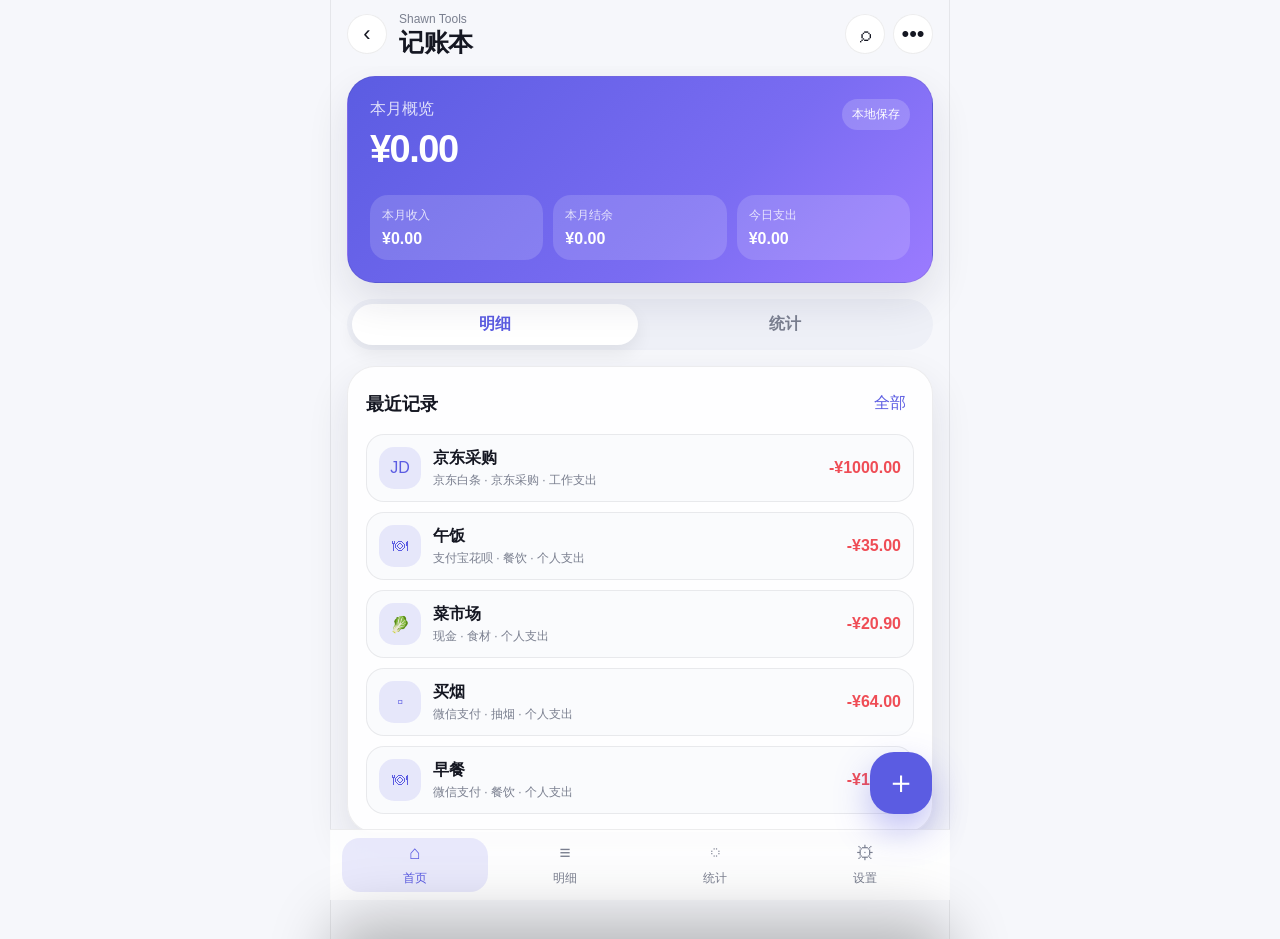
==== index.html @ 20c47c0b "Add files via upload" ====
<!DOCTYPE html>
<html lang="zh-CN">
<head>
  <meta charset="UTF-8" />
  <meta name="viewport" content="width=device-width, initial-scale=1.0, viewport-fit=cover" />
  <meta name="theme-color" content="#5b5ce2" />
  <meta name="apple-mobile-web-app-capable" content="yes" />
  <meta name="apple-mobile-web-app-status-bar-style" content="default" />
  <meta name="apple-mobile-web-app-title" content="记账本" />
  <title>记账本 · Shawn Tools</title>
  <link rel="manifest" href="./manifest.json" />
  <link rel="apple-touch-icon" href="./assets/icons/icon-192.png" />
  <link rel="stylesheet" href="./assets/css/style.css" />
</head>
<body>
  <div id="app" class="app-shell">
    <header class="topbar">
      <button class="icon-btn" id="btnBack" aria-label="返回 Shawn Tools">‹</button>
      <div class="title-block">
        <span class="eyebrow">Shawn Tools</span>
        <h1>记账本</h1>
      </div>
      <div class="top-actions">
        <button class="icon-btn" id="btnGlobalSearch" aria-label="搜索">⌕</button>
        <button class="icon-btn" id="btnMore" aria-label="更多">•••</button>
      </div>
    </header>

    <main class="main-view">
      <section id="view-home" class="view active" data-view="home">
        <div class="hero-card">
          <div class="hero-head">
            <div>
              <p>本月概览</p>
              <h2 id="homeMonthExpense">¥0.00</h2>
            </div>
            <span class="status-pill">本地保存</span>
          </div>
          <div class="summary-grid">
            <div><span>本月收入</span><strong id="homeMonthIncome">¥0.00</strong></div>
            <div><span>本月结余</span><strong id="homeMonthBalance">¥0.00</strong></div>
            <div><span>今日支出</span><strong id="homeTodayExpense">¥0.00</strong></div>
          </div>
        </div>

        <div class="segmented" role="tablist" aria-label="首页切换">
          <button class="seg active" data-home-tab="records">明细</button>
          <button class="seg" data-home-tab="stats">统计</button>
        </div>

        <section class="panel home-panel" id="homeRecordsPanel">
          <div class="section-title">
            <h3>最近记录</h3>
            <button class="text-btn" data-nav="list">全部</button>
          </div>
          <div id="recentList" class="record-list"></div>
        </section>

        <section class="panel home-panel hidden" id="homeStatsPanel">
          <div class="section-title"><h3>分类占比</h3><button class="text-btn" data-nav="stats">分析</button></div>
          <div class="donut-wrap">
            <div id="homeDonut" class="donut"></div>
            <div id="homeCategoryLegend" class="legend"></div>
          </div>
        </section>
      </section>

      <section id="view-list" class="view" data-view="list">
        <div class="page-head">
          <h2>全部明细</h2>
          <p>按日期分组，支持搜索与筛选</p>
        </div>
        <div class="search-card">
          <input id="listSearch" type="search" placeholder="搜索标题、备注、项目、供应商" />
        </div>
        <div class="filter-row" id="filterRow">
          <button class="chip active" data-filter="all">全部</button>
          <button class="chip" data-filter="expense">支出</button>
          <button class="chip" data-filter="income">收入</button>
          <button class="chip" data-filter="personal">个人</button>
          <button class="chip" data-filter="work">工作</button>
        </div>
        <div id="groupedList" class="grouped-list"></div>
      </section>

      <section id="view-stats" class="view" data-view="stats">
        <div class="page-head"><h2>统计分析</h2><p>本月分类、支付方式和最近 7 天趋势</p></div>
        <div class="stats-grid">
          <div class="mini-card"><span>本月支出</span><strong id="statExpense">¥0.00</strong></div>
          <div class="mini-card"><span>本月收入</span><strong id="statIncome">¥0.00</strong></div>
          <div class="mini-card"><span>本月结余</span><strong id="statBalance">¥0.00</strong></div>
        </div>
        <section class="panel">
          <div class="section-title"><h3>分类占比</h3></div>
          <div class="donut-wrap"><div id="categoryDonut" class="donut"></div><div id="categoryLegend" class="legend"></div></div>
        </section>
        <section class="panel"><div class="section-title"><h3>支付方式占比</h3></div><div id="paymentBars" class="bar-list"></div></section>
        <section class="panel"><div class="section-title"><h3>最近 7 天支出趋势</h3></div><div id="trendChart" class="trend-chart"></div></section>
      </section>

      <section id="view-detail" class="view" data-view="detail">
        <div class="detail-nav"><button class="text-btn" data-nav="list">‹ 返回明细</button></div>
        <div id="detailContent" class="detail-card"></div>
      </section>

      <section id="view-settings" class="view" data-view="settings">
        <div class="page-head"><h2>设置</h2><p>本地数据、主题、导入导出与 AI 提示词</p></div>
        <section class="settings-list">
          <div class="setting-row"><div><strong>默认支付方式</strong><span>新增记录默认选项</span></div><select id="defaultPaymentSelect"></select></div>
          <div class="setting-row"><div><strong>账单显示模式</strong><span>控制首页记录展示</span></div><select id="displayModeSelect"><option value="compact">紧凑</option><option value="detail">详细</option></select></div>
          <div class="setting-row"><div><strong>默认打开页面</strong><span>打开 APP 后进入</span></div><select id="defaultViewSelect"><option value="home">首页</option><option value="list">全部明细</option><option value="stats">统计分析</option></select></div>
          <div class="setting-row"><div><strong>主题设置</strong><span>跟随系统 / 浅色 / 深色</span></div><select id="themeSelect"><option value="system">跟随系统</option><option value="light">浅色模式</option><option value="dark">深色模式</option></select></div>
          <div class="setting-row toggle-row"><div><strong>显示收入</strong><span>列表中显示收入记录</span></div><label class="switch"><input id="showIncomeToggle" type="checkbox" checked><span></span></label></div>
          <div class="setting-row toggle-row"><div><strong>自动备份</strong><span>预留接口，当前为本地备份提醒</span></div><label class="switch"><input id="autoBackupToggle" type="checkbox"><span></span></label></div>
          <div class="setting-row"><div><strong>与 Shawn Tools 同步状态</strong><span id="syncStatus">未连接，仅预留接口</span></div><span class="badge muted">占位</span></div>
        </section>

        <section class="panel settings-panel">
          <div class="section-title"><h3>分类管理</h3></div>
          <div id="categoryManager" class="tag-cloud"></div>
        </section>
        <section class="panel settings-panel">
          <div class="section-title"><h3>支付方式管理</h3></div>
          <div id="paymentManager" class="tag-cloud"></div>
        </section>
        <section class="panel settings-panel">
          <div class="section-title"><h3>数据导入导出</h3></div>
          <div class="action-grid">
            <button class="pill-btn" id="btnExport">导出 JSON</button>
            <button class="pill-btn" id="btnImport">导入 JSON</button>
            <button class="pill-btn warn" id="btnRestoreDemo">恢复示例数据</button>
            <button class="pill-btn danger" id="btnClearAll">清空数据</button>
          </div>
          <input id="importFile" type="file" accept="application/json,.json" hidden />
          <pre id="importPreview" class="preview-box hidden"></pre>
        </section>
        <section class="panel settings-panel">
          <div class="section-title"><h3>AI 提示词</h3><button class="text-btn" id="btnCopyPrompt">复制</button></div>
          <textarea id="aiPrompt" readonly rows="10"></textarea>
        </section>
      </section>
    </main>

    <nav class="bottom-nav" aria-label="主导航">
      <button class="nav-item active" data-nav="home"><span>⌂</span>首页</button>
      <button class="nav-item" data-nav="list"><span>≡</span>明细</button>
      <button class="nav-item" data-nav="stats"><span>◌</span>统计</button>
      <button class="nav-item" data-nav="settings"><span>⚙</span>设置</button>
    </nav>

    <button class="fab" id="fabAdd" aria-label="记一笔">＋</button>
  </div>

  <div class="sheet-backdrop" id="sheetBackdrop"></div>
  <section class="bottom-sheet" id="entrySheet" aria-hidden="true">
    <div class="sheet-handle"></div>
    <div class="sheet-head"><h2 id="sheetTitle">记一笔</h2><button class="icon-btn" id="btnCloseSheet">×</button></div>
    <form id="entryForm" class="entry-form">
      <input type="hidden" id="entryId" />
      <div class="amount-row"><span>¥</span><input id="amountInput" type="number" min="0" step="0.01" placeholder="0.00" required /></div>
      <div class="segmented form-seg"><button type="button" class="seg active" data-type="expense">支出</button><button type="button" class="seg" data-type="income">收入</button></div>
      <div class="form-grid">
        <label>账目标题<input id="titleInput" type="text" placeholder="例如：早餐" required /></label>
        <label>账目类型<select id="accountTypeInput"></select></label>
        <label>分类<select id="categoryInput"></select></label>
        <label>支付方式<select id="paymentInput"></select></label>
        <label>日期<input id="dateInput" type="date" required /></label>
        <label>时间<input id="timeInput" type="time" required /></label>
        <label>项目<input id="projectInput" type="text" placeholder="工作支出可填写" /></label>
        <label>供应商<input id="supplierInput" type="text" placeholder="可选" /></label>
        <label>发票状态<select id="invoiceInput"><option>无需开票</option><option>未开票</option><option>已开票</option><option>待确认</option></select></label>
        <label>报销状态<select id="reimbursementInput"><option>无需报销</option><option>未报销</option><option>已报销</option><option>待提交</option></select></label>
        <label>合同状态<select id="contractStatusInput"><option value="">无</option><option>无合同</option><option>待签</option><option>已签</option><option>待确认</option></select></label>
        <label>合同号<input id="contractNoInput" type="text" placeholder="可选" /></label>
        <label class="full">备注<textarea id="noteInput" rows="3" placeholder="补充说明"></textarea></label>
      </div>
      <div class="sheet-actions"><button type="button" class="pill-btn secondary" id="btnCancelEntry">取消</button><button type="submit" class="pill-btn primary">保存</button></div>
    </form>
  </section>

  <div class="toast" id="toast"></div>

  <script src="./assets/js/storage.js"></script>
  <script src="./assets/js/charts.js"></script>
  <script src="./assets/js/ui.js"></script>
  <script src="./assets/js/app.js"></script>
</body>
</html>
---- assets/css/style.css ----
:root {
  color-scheme: light dark;
  --font-main: "Microsoft YaHei UI", "PingFang SC", -apple-system, BlinkMacSystemFont, "Segoe UI", Arial, sans-serif;
  --bg: #f6f7fb;
  --bg-soft: #eef0f7;
  --card: rgba(255, 255, 255, 0.86);
  --card-solid: #ffffff;
  --text: #151722;
  --muted: #7a7f8f;
  --line: rgba(25, 28, 45, 0.08);
  --primary: #5b5ce2;
  --primary-soft: rgba(91, 92, 226, 0.13);
  --success: #2fb66d;
  --warning: #f59f28;
  --danger: #ef4d56;
  --shadow: 0 18px 42px rgba(28, 30, 60, 0.11);
  --radius-xl: 28px;
  --radius-lg: 22px;
  --radius-md: 16px;
  --safe-bottom: env(safe-area-inset-bottom, 0px);
}

:root[data-theme="dark"] {
  --bg: #181920;
  --bg-soft: #22242c;
  --card: rgba(38, 40, 50, 0.9);
  --card-solid: #252730;
  --text: #f3f4f8;
  --muted: #a2a6b4;
  --line: rgba(255, 255, 255, 0.09);
  --primary: #8d8cff;
  --primary-soft: rgba(141, 140, 255, 0.18);
  --shadow: 0 22px 48px rgba(0, 0, 0, 0.35);
}

@media (prefers-color-scheme: dark) {
  :root:not([data-theme="light"]) {
    --bg: #181920;
    --bg-soft: #22242c;
    --card: rgba(38, 40, 50, 0.9);
    --card-solid: #252730;
    --text: #f3f4f8;
    --muted: #a2a6b4;
    --line: rgba(255, 255, 255, 0.09);
    --primary: #8d8cff;
    --primary-soft: rgba(141, 140, 255, 0.18);
    --shadow: 0 22px 48px rgba(0, 0, 0, 0.35);
  }
}

* { box-sizing: border-box; -webkit-tap-highlight-color: transparent; }
html, body { margin: 0; min-height: 100%; background: var(--bg); color: var(--text); font-family: var(--font-main); }
body { overflow-x: hidden; }
button, input, select, textarea { font: inherit; color: inherit; }
button { border: 0; cursor: pointer; }
.app-shell { max-width: 620px; min-height: 100vh; margin: 0 auto; position: relative; padding-bottom: calc(92px + var(--safe-bottom)); }
.topbar { position: sticky; top: 0; z-index: 10; display: flex; align-items: center; gap: 12px; padding: calc(12px + env(safe-area-inset-top, 0px)) 16px 10px; background: color-mix(in srgb, var(--bg) 86%, transparent); backdrop-filter: blur(18px); }
.title-block { flex: 1; min-width: 0; }
.title-block h1 { margin: 0; font-size: 25px; line-height: 1.12; letter-spacing: -0.02em; }
.eyebrow { display: block; margin-bottom: 2px; font-size: 12px; color: var(--muted); }
.top-actions { display: flex; gap: 8px; }
.icon-btn { width: 40px; height: 40px; border-radius: 999px; background: var(--card-solid); color: var(--text); box-shadow: inset 0 0 0 1px var(--line); display: grid; place-items: center; font-size: 22px; }
.main-view { padding: 10px 16px 0; }
.view { display: none; animation: rise 0.22s ease; }
.view.active { display: block; }
@keyframes rise { from { opacity: 0; transform: translateY(8px); } to { opacity: 1; transform: translateY(0); } }
.hero-card, .panel, .detail-card, .search-card, .settings-list { background: var(--card); border: 1px solid var(--line); border-radius: var(--radius-xl); box-shadow: var(--shadow); backdrop-filter: blur(18px); }
.hero-card { padding: 22px; background: linear-gradient(135deg, var(--primary), #7a6cf2 62%, #9b7bff); color: #fff; }
.hero-head { display: flex; justify-content: space-between; gap: 12px; align-items: flex-start; }
.hero-head p { margin: 0 0 8px; opacity: 0.8; }
.hero-head h2 { margin: 0; font-size: 38px; letter-spacing: -0.04em; }
.status-pill, .badge { border-radius: 999px; padding: 7px 10px; font-size: 12px; background: rgba(255,255,255,0.18); white-space: nowrap; }
.badge.muted { background: var(--primary-soft); color: var(--primary); }
.summary-grid { display: grid; grid-template-columns: repeat(3, 1fr); gap: 10px; margin-top: 24px; }
.summary-grid div { padding: 12px; border-radius: 18px; background: rgba(255,255,255,0.15); }
.summary-grid span, .mini-card span { display: block; font-size: 12px; opacity: 0.78; }
.summary-grid strong, .mini-card strong { display: block; margin-top: 6px; font-size: 16px; }
.segmented { display: grid; grid-template-columns: repeat(2, 1fr); gap: 4px; margin: 16px 0; padding: 5px; background: var(--bg-soft); border-radius: 999px; }
.seg { padding: 10px 16px; border-radius: 999px; background: transparent; color: var(--muted); font-weight: 650; }
.seg.active { background: var(--card-solid); color: var(--primary); box-shadow: 0 8px 18px rgba(0,0,0,0.07); }
.panel { padding: 18px; margin: 14px 0; }
.section-title { display: flex; align-items: center; justify-content: space-between; gap: 10px; margin-bottom: 12px; }
.section-title h3 { margin: 0; font-size: 18px; }
.text-btn { background: transparent; color: var(--primary); padding: 8px; border-radius: 10px; }
.record-list, .grouped-list { display: grid; gap: 10px; }
.record-item { display: flex; align-items: center; gap: 12px; padding: 12px; border-radius: 18px; background: color-mix(in srgb, var(--card-solid) 72%, var(--bg-soft)); border: 1px solid var(--line); }
.record-icon { width: 42px; height: 42px; border-radius: 15px; display: grid; place-items: center; background: var(--primary-soft); color: var(--primary); flex: 0 0 auto; }
.record-main { flex: 1; min-width: 0; }
.record-main strong, .record-main span { display: block; white-space: nowrap; overflow: hidden; text-overflow: ellipsis; }
.record-main span { margin-top: 3px; font-size: 12px; color: var(--muted); }
.amount { font-weight: 800; white-space: nowrap; }
.amount.expense { color: var(--danger); }
.amount.income { color: var(--success); }
.hidden { display: none !important; }
.page-head { padding: 8px 4px 10px; }
.page-head h2 { margin: 0; font-size: 28px; letter-spacing: -0.03em; }
.page-head p { margin: 6px 0 0; color: var(--muted); }
.search-card { padding: 10px; margin-bottom: 12px; }
.search-card input { width: 100%; border: 0; outline: 0; background: transparent; padding: 8px; }
.filter-row { display: flex; gap: 8px; overflow-x: auto; padding-bottom: 8px; }
.chip { flex: 0 0 auto; padding: 9px 14px; border-radius: 999px; background: var(--bg-soft); color: var(--muted); }
.chip.active { background: var(--primary); color: #fff; }
.date-group { margin: 16px 0; }
.date-title { margin: 0 0 8px 4px; color: var(--muted); font-size: 13px; }
.stats-grid { display: grid; grid-template-columns: repeat(3, 1fr); gap: 10px; }
.mini-card { background: var(--card); border: 1px solid var(--line); border-radius: 20px; padding: 14px; }
.donut-wrap { display: grid; grid-template-columns: 138px 1fr; gap: 16px; align-items: center; }
.donut { width: 138px; height: 138px; display: grid; place-items: center; }
.legend { display: grid; gap: 8px; }
.legend-item { display: flex; align-items: center; justify-content: space-between; gap: 10px; color: var(--muted); font-size: 13px; }
.legend-left { display: flex; align-items: center; gap: 8px; min-width: 0; }
.dot { width: 10px; height: 10px; border-radius: 50%; flex: 0 0 auto; }
.bar-list { display: grid; gap: 12px; }
.bar-row { display: grid; gap: 7px; }
.bar-top { display: flex; justify-content: space-between; font-size: 13px; color: var(--muted); }
.bar-track { height: 10px; background: var(--bg-soft); border-radius: 999px; overflow: hidden; }
.bar-fill { height: 100%; border-radius: 999px; background: var(--primary); }
.trend-chart svg { width: 100%; height: 180px; display: block; }
.detail-nav { margin-bottom: 10px; }
.detail-card { padding: 20px; }
.detail-amount { font-size: 38px; margin: 10px 0 18px; letter-spacing: -0.04em; }
.detail-grid { display: grid; gap: 10px; }
.detail-row { display: flex; justify-content: space-between; gap: 12px; padding: 12px 0; border-bottom: 1px solid var(--line); }
.detail-row span:first-child { color: var(--muted); }
.detail-actions { display: grid; grid-template-columns: 1fr 1fr; gap: 10px; margin-top: 18px; }
.settings-list { display: grid; overflow: hidden; }
.setting-row { display: flex; align-items: center; justify-content: space-between; gap: 14px; padding: 15px 16px; border-bottom: 1px solid var(--line); }
.setting-row:last-child { border-bottom: 0; }
.setting-row strong, .setting-row span { display: block; }
.setting-row span { margin-top: 3px; color: var(--muted); font-size: 12px; }
select, input, textarea { border: 1px solid var(--line); border-radius: 14px; background: var(--card-solid); padding: 10px 12px; outline: none; }
select { max-width: 170px; }
.switch input { display: none; }
.switch span { width: 50px; height: 30px; background: var(--bg-soft); border-radius: 999px; display: block; position: relative; }
.switch span::after { content: ""; position: absolute; top: 3px; left: 3px; width: 24px; height: 24px; border-radius: 50%; background: #fff; box-shadow: 0 3px 8px rgba(0,0,0,0.18); transition: 0.2s; }
.switch input:checked + span { background: var(--primary); }
.switch input:checked + span::after { transform: translateX(20px); }
.tag-cloud { display: flex; flex-wrap: wrap; gap: 8px; }
.tag { padding: 8px 12px; border-radius: 999px; background: var(--primary-soft); color: var(--primary); font-size: 13px; }
.action-grid { display: grid; grid-template-columns: repeat(2, 1fr); gap: 10px; }
.pill-btn { min-height: 44px; border-radius: 999px; padding: 11px 16px; background: var(--bg-soft); color: var(--text); font-weight: 700; }
.pill-btn.primary { background: var(--primary); color: #fff; }
.pill-btn.secondary { background: var(--bg-soft); }
.pill-btn.warn { background: color-mix(in srgb, var(--warning) 18%, transparent); color: var(--warning); }
.pill-btn.danger { background: color-mix(in srgb, var(--danger) 16%, transparent); color: var(--danger); }
.preview-box { padding: 12px; background: var(--bg-soft); border-radius: 14px; overflow: auto; max-height: 220px; white-space: pre-wrap; }
#aiPrompt { width: 100%; resize: vertical; min-height: 190px; color: var(--muted); }
.bottom-nav { position: fixed; z-index: 20; left: 50%; bottom: 0; transform: translateX(-50%); width: min(620px, 100%); display: grid; grid-template-columns: repeat(4, 1fr); gap: 4px; padding: 8px 12px calc(8px + var(--safe-bottom)); background: color-mix(in srgb, var(--card-solid) 86%, transparent); border-top: 1px solid var(--line); backdrop-filter: blur(18px); }
.nav-item { min-height: 54px; border-radius: 18px; background: transparent; color: var(--muted); display: grid; place-items: center; font-size: 12px; }
.nav-item span { font-size: 19px; line-height: 1; }
.nav-item.active { color: var(--primary); background: var(--primary-soft); }
.fab { position: fixed; z-index: 24; right: max(18px, calc((100vw - 620px) / 2 + 18px)); bottom: calc(86px + var(--safe-bottom)); width: 62px; height: 62px; border-radius: 24px; background: var(--primary); color: #fff; font-size: 32px; box-shadow: 0 16px 35px rgba(91,92,226,0.38); }
.sheet-backdrop { position: fixed; inset: 0; z-index: 30; background: rgba(0,0,0,0.38); opacity: 0; pointer-events: none; transition: 0.22s; }
.sheet-backdrop.active { opacity: 1; pointer-events: auto; }
.bottom-sheet { position: fixed; z-index: 31; left: 50%; bottom: 0; width: min(620px, 100%); max-height: 90vh; overflow: auto; transform: translate(-50%, 105%); background: var(--card-solid); border-radius: 30px 30px 0 0; padding: 10px 16px calc(16px + var(--safe-bottom)); box-shadow: 0 -22px 60px rgba(0,0,0,0.26); transition: 0.25s ease; }
.bottom-sheet.active { transform: translate(-50%, 0); }
.sheet-handle { width: 44px; height: 5px; border-radius: 999px; background: var(--line); margin: 0 auto 12px; }
.sheet-head { display: flex; align-items: center; justify-content: space-between; }
.sheet-head h2 { margin: 0; }
.amount-row { display: flex; align-items: center; gap: 8px; margin: 18px 0 10px; padding: 12px 16px; border-radius: 22px; background: var(--bg-soft); }
.amount-row span { font-size: 28px; color: var(--primary); }
.amount-row input { border: 0; background: transparent; padding: 6px 0; width: 100%; font-size: 36px; font-weight: 800; }
.entry-form label { display: grid; gap: 6px; color: var(--muted); font-size: 12px; }
.entry-form label input, .entry-form label select, .entry-form label textarea { color: var(--text); width: 100%; }
.form-grid { display: grid; grid-template-columns: 1fr 1fr; gap: 12px; }
.form-grid .full { grid-column: 1 / -1; }
.sheet-actions { display: grid; grid-template-columns: 1fr 1fr; gap: 10px; position: sticky; bottom: 0; padding-top: 12px; background: var(--card-solid); }
.toast { position: fixed; z-index: 50; left: 50%; bottom: calc(154px + var(--safe-bottom)); transform: translate(-50%, 10px); padding: 10px 14px; border-radius: 999px; background: #20222d; color: #fff; opacity: 0; pointer-events: none; transition: 0.2s; max-width: 88%; text-align: center; }
.toast.active { opacity: 1; transform: translate(-50%, 0); }
.empty { padding: 26px; text-align: center; color: var(--muted); border: 1px dashed var(--line); border-radius: 18px; }

@media (min-width: 760px) {
  .app-shell { border-left: 1px solid var(--line); border-right: 1px solid var(--line); }
}
@media (max-width: 380px) {
  .summary-grid, .stats-grid { grid-template-columns: 1fr; }
  .donut-wrap { grid-template-columns: 1fr; justify-items: center; }
  .form-grid { grid-template-columns: 1fr; }
  .detail-actions, .action-grid { grid-template-columns: 1fr; }
  .hero-head h2 { font-size: 32px; }
}
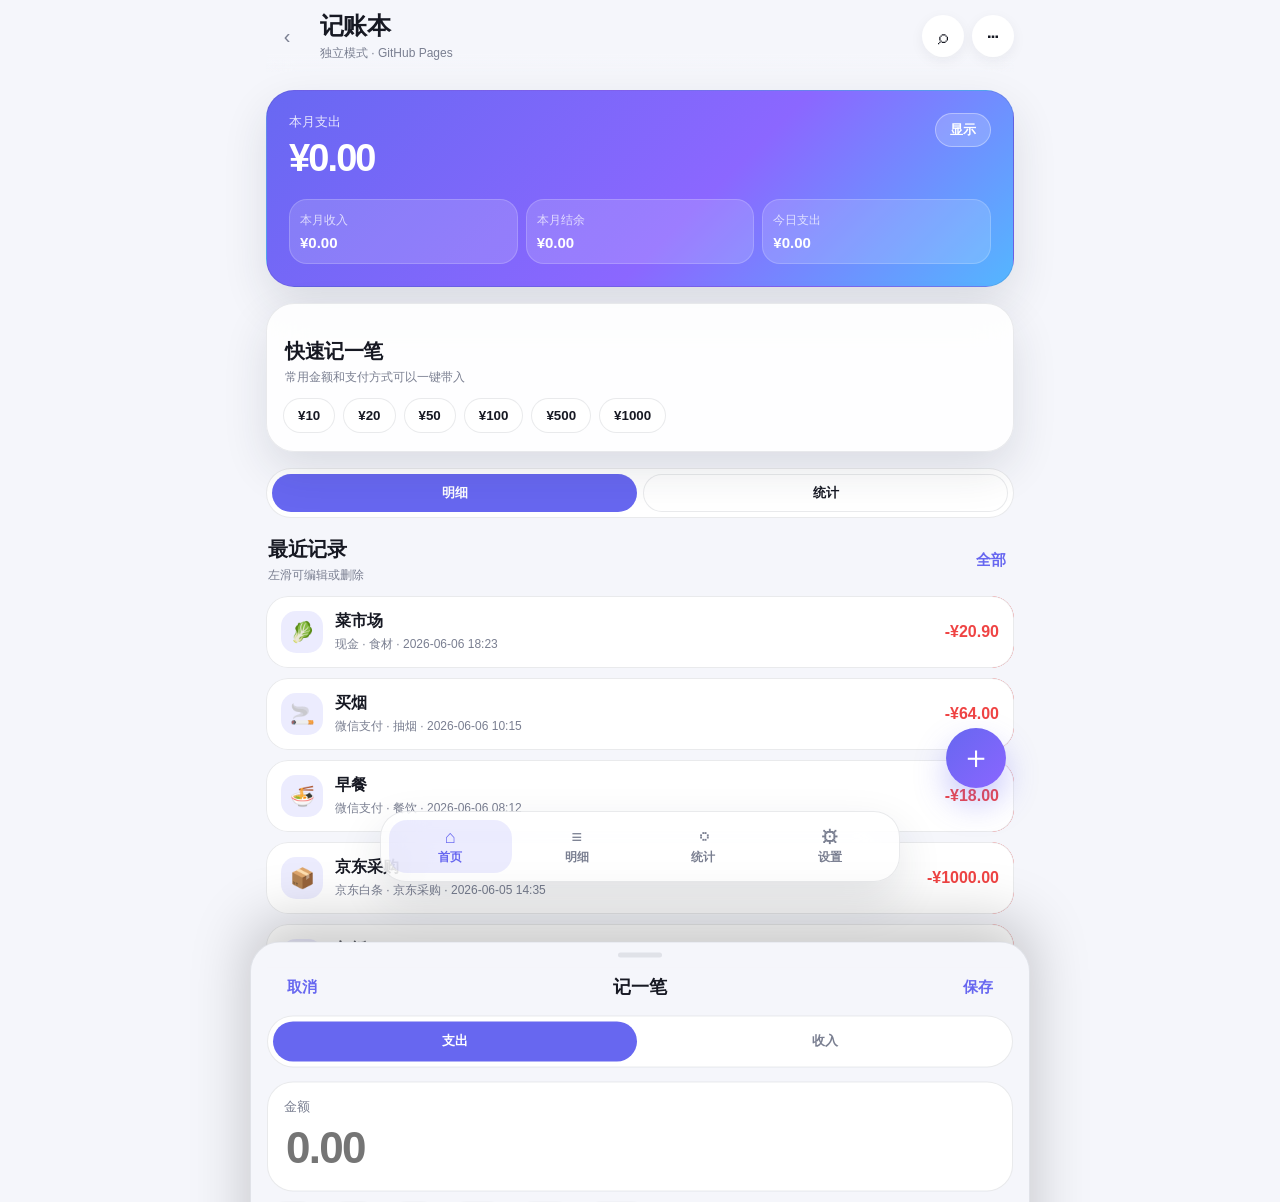
==== commit 743a4b64: "Add files via upload" ====
--- a/index.html
+++ b/index.html
@@ -3,182 +3,219 @@
 <head>
   <meta charset="UTF-8" />
   <meta name="viewport" content="width=device-width, initial-scale=1.0, viewport-fit=cover" />
-  <meta name="theme-color" content="#5b5ce2" />
+  <meta name="theme-color" content="#6767f0" />
   <meta name="apple-mobile-web-app-capable" content="yes" />
   <meta name="apple-mobile-web-app-status-bar-style" content="default" />
   <meta name="apple-mobile-web-app-title" content="记账本" />
-  <title>记账本 · Shawn Tools</title>
+  <title>Shawn 记账本</title>
   <link rel="manifest" href="./manifest.json" />
   <link rel="apple-touch-icon" href="./assets/icons/icon-192.png" />
   <link rel="stylesheet" href="./assets/css/style.css" />
 </head>
 <body>
   <div id="app" class="app-shell">
-    <header class="topbar">
-      <button class="icon-btn" id="btnBack" aria-label="返回 Shawn Tools">‹</button>
-      <div class="title-block">
-        <span class="eyebrow">Shawn Tools</span>
+    <header class="top-bar">
+      <button id="backBtn" class="icon-btn ghost" type="button" aria-label="返回 Shawn Tools">
+        <span>‹</span>
+      </button>
+      <div class="title-wrap">
         <h1>记账本</h1>
+        <p id="modeHint">独立模式 · GitHub Pages</p>
       </div>
       <div class="top-actions">
-        <button class="icon-btn" id="btnGlobalSearch" aria-label="搜索">⌕</button>
-        <button class="icon-btn" id="btnMore" aria-label="更多">•••</button>
+        <button id="globalSearchBtn" class="icon-btn" type="button" aria-label="搜索">⌕</button>
+        <button id="moreBtn" class="icon-btn" type="button" aria-label="更多">⋯</button>
       </div>
     </header>
 
-    <main class="main-view">
+    <main class="main-content">
       <section id="view-home" class="view active" data-view="home">
-        <div class="hero-card">
-          <div class="hero-head">
+        <section class="hero-card">
+          <div class="hero-top">
             <div>
-              <p>本月概览</p>
-              <h2 id="homeMonthExpense">¥0.00</h2>
+              <span class="eyebrow">本月支出</span>
+              <strong id="homeMonthExpense">¥0.00</strong>
             </div>
-            <span class="status-pill">本地保存</span>
-          </div>
-          <div class="summary-grid">
-            <div><span>本月收入</span><strong id="homeMonthIncome">¥0.00</strong></div>
-            <div><span>本月结余</span><strong id="homeMonthBalance">¥0.00</strong></div>
-            <div><span>今日支出</span><strong id="homeTodayExpense">¥0.00</strong></div>
-          </div>
-        </div>
-
-        <div class="segmented" role="tablist" aria-label="首页切换">
-          <button class="seg active" data-home-tab="records">明细</button>
-          <button class="seg" data-home-tab="stats">统计</button>
-        </div>
-
-        <section class="panel home-panel" id="homeRecordsPanel">
-          <div class="section-title">
-            <h3>最近记录</h3>
-            <button class="text-btn" data-nav="list">全部</button>
+            <button id="privacyBtn" class="mini-pill" type="button">显示</button>
+          </div>
+          <div class="metric-grid">
+            <div><span>本月收入</span><b id="homeMonthIncome">¥0.00</b></div>
+            <div><span>本月结余</span><b id="homeMonthBalance">¥0.00</b></div>
+            <div><span>今日支出</span><b id="homeTodayExpense">¥0.00</b></div>
+          </div>
+        </section>
+
+        <section class="quick-entry-card card">
+          <div class="section-head">
+            <div><h2>快速记一笔</h2><p>常用金额和支付方式可以一键带入</p></div>
+          </div>
+          <div class="quick-row" id="quickAmountHome"></div>
+        </section>
+
+        <section class="segmented-wrap">
+          <button class="segment active" data-home-panel="records" type="button">明细</button>
+          <button class="segment" data-home-panel="stats" type="button">统计</button>
+        </section>
+
+        <section id="homeRecordsPanel" class="panel active">
+          <div class="section-head">
+            <div><h2>最近记录</h2><p>左滑可编辑或删除</p></div>
+            <button class="text-btn" data-nav="details" type="button">全部</button>
           </div>
           <div id="recentList" class="record-list"></div>
         </section>
 
-        <section class="panel home-panel hidden" id="homeStatsPanel">
-          <div class="section-title"><h3>分类占比</h3><button class="text-btn" data-nav="stats">分析</button></div>
-          <div class="donut-wrap">
-            <div id="homeDonut" class="donut"></div>
-            <div id="homeCategoryLegend" class="legend"></div>
-          </div>
-        </section>
-      </section>
-
-      <section id="view-list" class="view" data-view="list">
-        <div class="page-head">
-          <h2>全部明细</h2>
-          <p>按日期分组，支持搜索与筛选</p>
-        </div>
-        <div class="search-card">
-          <input id="listSearch" type="search" placeholder="搜索标题、备注、项目、供应商" />
-        </div>
-        <div class="filter-row" id="filterRow">
-          <button class="chip active" data-filter="all">全部</button>
-          <button class="chip" data-filter="expense">支出</button>
-          <button class="chip" data-filter="income">收入</button>
-          <button class="chip" data-filter="personal">个人</button>
-          <button class="chip" data-filter="work">工作</button>
-        </div>
-        <div id="groupedList" class="grouped-list"></div>
+        <section id="homeStatsPanel" class="panel">
+          <div class="card chart-card">
+            <div class="section-head compact"><h2>分类占比</h2></div>
+            <div id="homeCategoryChart" class="donut-wrap"></div>
+          </div>
+        </section>
+      </section>
+
+      <section id="view-details" class="view" data-view="details">
+        <div class="page-heading">
+          <div><h2>全部明细</h2><p>按日期分组，支持搜索和筛选</p></div>
+        </div>
+        <div class="search-box">
+          <input id="detailSearch" type="search" placeholder="搜索标题、分类、项目、供应商、备注" />
+        </div>
+        <div class="filter-row" id="detailFilters">
+          <button class="chip active" data-filter="all" type="button">全部</button>
+          <button class="chip" data-filter="expense" type="button">支出</button>
+          <button class="chip" data-filter="income" type="button">收入</button>
+          <button class="chip" data-filter="personal" type="button">个人</button>
+          <button class="chip" data-filter="work" type="button">工作</button>
+        </div>
+        <div id="detailList" class="grouped-list"></div>
       </section>
 
       <section id="view-stats" class="view" data-view="stats">
-        <div class="page-head"><h2>统计分析</h2><p>本月分类、支付方式和最近 7 天趋势</p></div>
-        <div class="stats-grid">
-          <div class="mini-card"><span>本月支出</span><strong id="statExpense">¥0.00</strong></div>
-          <div class="mini-card"><span>本月收入</span><strong id="statIncome">¥0.00</strong></div>
-          <div class="mini-card"><span>本月结余</span><strong id="statBalance">¥0.00</strong></div>
-        </div>
-        <section class="panel">
-          <div class="section-title"><h3>分类占比</h3></div>
-          <div class="donut-wrap"><div id="categoryDonut" class="donut"></div><div id="categoryLegend" class="legend"></div></div>
-        </section>
-        <section class="panel"><div class="section-title"><h3>支付方式占比</h3></div><div id="paymentBars" class="bar-list"></div></section>
-        <section class="panel"><div class="section-title"><h3>最近 7 天支出趋势</h3></div><div id="trendChart" class="trend-chart"></div></section>
-      </section>
-
-      <section id="view-detail" class="view" data-view="detail">
-        <div class="detail-nav"><button class="text-btn" data-nav="list">‹ 返回明细</button></div>
-        <div id="detailContent" class="detail-card"></div>
+        <div class="page-heading"><div><h2>统计分析</h2><p>本月趋势、分类、支付方式和工作支出</p></div></div>
+        <div class="stat-overview card">
+          <div><span>本月支出</span><b id="statsExpense">¥0.00</b></div>
+          <div><span>本月收入</span><b id="statsIncome">¥0.00</b></div>
+          <div><span>本月结余</span><b id="statsBalance">¥0.00</b></div>
+        </div>
+        <div class="card chart-card"><div class="section-head compact"><h2>分类占比</h2></div><div id="categoryChart" class="donut-wrap"></div></div>
+        <div class="card chart-card"><div class="section-head compact"><h2>支付方式占比</h2></div><div id="paymentBars" class="bar-list"></div></div>
+        <div class="card chart-card"><div class="section-head compact"><h2>最近 7 天支出趋势</h2></div><div id="trendChart" class="trend-wrap"></div></div>
+        <div class="card chart-card"><div class="section-head compact"><h2>工作支出状态</h2></div><div id="workStatusBars" class="bar-list"></div></div>
       </section>
 
       <section id="view-settings" class="view" data-view="settings">
-        <div class="page-head"><h2>设置</h2><p>本地数据、主题、导入导出与 AI 提示词</p></div>
-        <section class="settings-list">
-          <div class="setting-row"><div><strong>默认支付方式</strong><span>新增记录默认选项</span></div><select id="defaultPaymentSelect"></select></div>
-          <div class="setting-row"><div><strong>账单显示模式</strong><span>控制首页记录展示</span></div><select id="displayModeSelect"><option value="compact">紧凑</option><option value="detail">详细</option></select></div>
-          <div class="setting-row"><div><strong>默认打开页面</strong><span>打开 APP 后进入</span></div><select id="defaultViewSelect"><option value="home">首页</option><option value="list">全部明细</option><option value="stats">统计分析</option></select></div>
-          <div class="setting-row"><div><strong>主题设置</strong><span>跟随系统 / 浅色 / 深色</span></div><select id="themeSelect"><option value="system">跟随系统</option><option value="light">浅色模式</option><option value="dark">深色模式</option></select></div>
-          <div class="setting-row toggle-row"><div><strong>显示收入</strong><span>列表中显示收入记录</span></div><label class="switch"><input id="showIncomeToggle" type="checkbox" checked><span></span></label></div>
-          <div class="setting-row toggle-row"><div><strong>自动备份</strong><span>预留接口，当前为本地备份提醒</span></div><label class="switch"><input id="autoBackupToggle" type="checkbox"><span></span></label></div>
-          <div class="setting-row"><div><strong>与 Shawn Tools 同步状态</strong><span id="syncStatus">未连接，仅预留接口</span></div><span class="badge muted">占位</span></div>
-        </section>
-
-        <section class="panel settings-panel">
-          <div class="section-title"><h3>分类管理</h3></div>
-          <div id="categoryManager" class="tag-cloud"></div>
-        </section>
-        <section class="panel settings-panel">
-          <div class="section-title"><h3>支付方式管理</h3></div>
-          <div id="paymentManager" class="tag-cloud"></div>
-        </section>
-        <section class="panel settings-panel">
-          <div class="section-title"><h3>数据导入导出</h3></div>
+        <div class="page-heading"><div><h2>设置</h2><p>分类、支付方式、主题和数据管理</p></div></div>
+        <div class="settings-group">
+          <h3>基础设置</h3>
+          <label class="setting-row"><span>默认支付方式</span><select id="defaultPaymentSelect"></select></label>
+          <label class="setting-row"><span>默认打开页面</span><select id="defaultPageSelect"><option value="home">首页</option><option value="details">明细</option><option value="stats">统计</option><option value="settings">设置</option></select></label>
+          <label class="setting-row"><span>账单显示模式</span><select id="displayModeSelect"><option value="compact">紧凑</option><option value="comfortable">舒适</option></select></label>
+          <label class="setting-row"><span>显示收入</span><input id="showIncomeToggle" type="checkbox" /></label>
+        </div>
+        <div class="settings-group">
+          <h3>主题设置</h3>
+          <div class="theme-options" id="themeOptions">
+            <button class="chip" data-theme="system" type="button">跟随系统</button>
+            <button class="chip" data-theme="light" type="button">浅色模式</button>
+            <button class="chip" data-theme="dark" type="button">深色模式</button>
+          </div>
+        </div>
+        <div class="settings-group">
+          <h3>分类与支付方式</h3>
+          <div class="tag-editor"><label>新增分类</label><div><input id="newCategoryInput" placeholder="例如：停车费" /><button id="addCategoryBtn" type="button">添加</button></div></div>
+          <div id="categoryTags" class="tag-list"></div>
+          <div class="tag-editor"><label>新增支付方式</label><div><input id="newPaymentInput" placeholder="例如：公司卡" /><button id="addPaymentBtn" type="button">添加</button></div></div>
+          <div id="paymentTags" class="tag-list"></div>
+        </div>
+        <div class="settings-group">
+          <h3>数据管理</h3>
           <div class="action-grid">
-            <button class="pill-btn" id="btnExport">导出 JSON</button>
-            <button class="pill-btn" id="btnImport">导入 JSON</button>
-            <button class="pill-btn warn" id="btnRestoreDemo">恢复示例数据</button>
-            <button class="pill-btn danger" id="btnClearAll">清空数据</button>
-          </div>
-          <input id="importFile" type="file" accept="application/json,.json" hidden />
-          <pre id="importPreview" class="preview-box hidden"></pre>
-        </section>
-        <section class="panel settings-panel">
-          <div class="section-title"><h3>AI 提示词</h3><button class="text-btn" id="btnCopyPrompt">复制</button></div>
-          <textarea id="aiPrompt" readonly rows="10"></textarea>
-        </section>
+            <button id="exportBtn" type="button">导出 JSON</button>
+            <button id="importBtn" type="button">导入 JSON</button>
+            <button id="restoreDemoBtn" type="button">恢复示例数据</button>
+            <button id="clearDataBtn" class="danger" type="button">清空数据</button>
+          </div>
+          <input id="importFileInput" type="file" accept="application/json,.json" hidden />
+          <p class="setting-note">自动备份：当前版本使用浏览器 localStorage 保存。云同步仅预留接口，不写入任何密钥。</p>
+        </div>
+        <div class="settings-group">
+          <h3>Shawn Tools</h3>
+          <div class="sync-card"><span>同步状态</span><b id="syncStatus">独立模式</b></div>
+        </div>
+        <div class="settings-group">
+          <h3>AI 提示词</h3>
+          <textarea id="aiPromptText" readonly></textarea>
+          <button id="copyPromptBtn" class="full-btn" type="button">复制 AI 提示词</button>
+        </div>
+      </section>
+
+      <section id="view-transaction" class="view" data-view="transaction">
+        <button class="text-btn back-inline" data-nav="details" type="button">‹ 返回明细</button>
+        <div id="transactionDetail" class="detail-card card"></div>
       </section>
     </main>
 
     <nav class="bottom-nav" aria-label="主导航">
-      <button class="nav-item active" data-nav="home"><span>⌂</span>首页</button>
-      <button class="nav-item" data-nav="list"><span>≡</span>明细</button>
-      <button class="nav-item" data-nav="stats"><span>◌</span>统计</button>
-      <button class="nav-item" data-nav="settings"><span>⚙</span>设置</button>
+      <button class="active" data-nav="home" type="button"><span>⌂</span>首页</button>
+      <button data-nav="details" type="button"><span>≡</span>明细</button>
+      <button data-nav="stats" type="button"><span>◌</span>统计</button>
+      <button data-nav="settings" type="button"><span>⚙</span>设置</button>
     </nav>
 
-    <button class="fab" id="fabAdd" aria-label="记一笔">＋</button>
+    <button id="fabAdd" class="fab" type="button" aria-label="记一笔">＋</button>
   </div>
 
-  <div class="sheet-backdrop" id="sheetBackdrop"></div>
-  <section class="bottom-sheet" id="entrySheet" aria-hidden="true">
+  <div id="sheetOverlay" class="sheet-overlay" aria-hidden="true"></div>
+  <aside id="entrySheet" class="bottom-sheet" aria-hidden="true" role="dialog" aria-modal="true" aria-labelledby="sheetTitle">
     <div class="sheet-handle"></div>
-    <div class="sheet-head"><h2 id="sheetTitle">记一笔</h2><button class="icon-btn" id="btnCloseSheet">×</button></div>
     <form id="entryForm" class="entry-form">
-      <input type="hidden" id="entryId" />
-      <div class="amount-row"><span>¥</span><input id="amountInput" type="number" min="0" step="0.01" placeholder="0.00" required /></div>
-      <div class="segmented form-seg"><button type="button" class="seg active" data-type="expense">支出</button><button type="button" class="seg" data-type="income">收入</button></div>
-      <div class="form-grid">
-        <label>账目标题<input id="titleInput" type="text" placeholder="例如：早餐" required /></label>
-        <label>账目类型<select id="accountTypeInput"></select></label>
-        <label>分类<select id="categoryInput"></select></label>
-        <label>支付方式<select id="paymentInput"></select></label>
-        <label>日期<input id="dateInput" type="date" required /></label>
-        <label>时间<input id="timeInput" type="time" required /></label>
-        <label>项目<input id="projectInput" type="text" placeholder="工作支出可填写" /></label>
-        <label>供应商<input id="supplierInput" type="text" placeholder="可选" /></label>
-        <label>发票状态<select id="invoiceInput"><option>无需开票</option><option>未开票</option><option>已开票</option><option>待确认</option></select></label>
-        <label>报销状态<select id="reimbursementInput"><option>无需报销</option><option>未报销</option><option>已报销</option><option>待提交</option></select></label>
-        <label>合同状态<select id="contractStatusInput"><option value="">无</option><option>无合同</option><option>待签</option><option>已签</option><option>待确认</option></select></label>
-        <label>合同号<input id="contractNoInput" type="text" placeholder="可选" /></label>
-        <label class="full">备注<textarea id="noteInput" rows="3" placeholder="补充说明"></textarea></label>
-      </div>
-      <div class="sheet-actions"><button type="button" class="pill-btn secondary" id="btnCancelEntry">取消</button><button type="submit" class="pill-btn primary">保存</button></div>
+      <div class="sheet-header">
+        <button id="cancelEntryBtn" class="text-btn" type="button">取消</button>
+        <h2 id="sheetTitle">记一笔</h2>
+        <button class="text-btn primary" type="submit">保存</button>
+      </div>
+      <input id="entryId" type="hidden" />
+      <div class="type-switch">
+        <button class="active" data-type="expense" type="button">支出</button>
+        <button data-type="income" type="button">收入</button>
+      </div>
+      <label class="amount-box">
+        <span>金额</span>
+        <input id="amountInput" type="number" inputmode="decimal" min="0" step="0.01" placeholder="0.00" required />
+      </label>
+      <div class="quick-row" id="quickAmountSheet"></div>
+      <label class="form-row main-title"><span>标题</span><input id="titleInput" placeholder="例如：早餐、京东采购" required /></label>
+      <div class="form-block">
+        <div class="block-title">账目类型</div>
+        <div id="accountTypeOptions" class="chip-grid"></div>
+      </div>
+      <div class="form-block">
+        <div class="block-title">分类</div>
+        <div id="categoryOptions" class="chip-grid"></div>
+      </div>
+      <div class="form-block">
+        <div class="block-title">支付方式</div>
+        <div id="paymentOptions" class="chip-grid"></div>
+      </div>
+      <div class="form-grid fixed-mobile">
+        <label class="form-row"><span>日期</span><input id="dateInput" type="date" required /></label>
+        <label class="form-row"><span>时间</span><input id="timeInput" type="time" required /></label>
+      </div>
+      <details id="workDetails" class="work-details">
+        <summary>工作信息 / 更多信息</summary>
+        <label class="form-row"><span>项目</span><input id="projectInput" placeholder="例如：M013" /></label>
+        <label class="form-row"><span>供应商</span><input id="supplierInput" placeholder="例如：京东 / 淘宝 / 供应商名称" /></label>
+        <label class="form-row"><span>发票状态</span><select id="invoiceStatusInput"><option>无需开票</option><option>待开票</option><option>已开票</option></select></label>
+        <label class="form-row"><span>报销状态</span><select id="reimbursementStatusInput"><option>无需报销</option><option>待报销</option><option>已报销</option></select></label>
+        <label class="form-row"><span>合同状态</span><select id="contractStatusInput"><option value="">无</option><option>无合同</option><option>待签合同</option><option>已签合同</option></select></label>
+        <label class="form-row"><span>合同号</span><input id="contractNoInput" placeholder="合同号" /></label>
+        <label class="form-row textarea"><span>备注</span><textarea id="noteInput" placeholder="补充说明"></textarea></label>
+      </details>
+      <div class="sheet-safe-space"></div>
     </form>
-  </section>
-
-  <div class="toast" id="toast"></div>
+  </aside>
+
+  <div id="toast" class="toast" role="status"></div>
 
   <script src="./assets/js/storage.js"></script>
   <script src="./assets/js/charts.js"></script>
--- a/assets/css/style.css
+++ b/assets/css/style.css
@@ -1,181 +1,51 @@
 :root {
-  color-scheme: light dark;
-  --font-main: "Microsoft YaHei UI", "PingFang SC", -apple-system, BlinkMacSystemFont, "Segoe UI", Arial, sans-serif;
-  --bg: #f6f7fb;
-  --bg-soft: #eef0f7;
-  --card: rgba(255, 255, 255, 0.86);
+  --font: -apple-system, BlinkMacSystemFont, "Segoe UI", Arial, "PingFang SC", "Microsoft YaHei UI", "Microsoft YaHei", sans-serif;
+  --bg: #f5f6fb;
+  --bg-soft: #ffffff;
+  --card: rgba(255,255,255,.86);
   --card-solid: #ffffff;
-  --text: #151722;
-  --muted: #7a7f8f;
-  --line: rgba(25, 28, 45, 0.08);
-  --primary: #5b5ce2;
-  --primary-soft: rgba(91, 92, 226, 0.13);
-  --success: #2fb66d;
-  --warning: #f59f28;
-  --danger: #ef4d56;
-  --shadow: 0 18px 42px rgba(28, 30, 60, 0.11);
+  --text: #171923;
+  --muted: #7a7f91;
+  --line: rgba(20,28,45,.09);
+  --primary: #6767f0;
+  --primary-2: #8a66ff;
+  --primary-soft: rgba(103,103,240,.12);
+  --success: #2fb36d;
+  --warning: #f59e0b;
+  --danger: #ef4444;
+  --shadow: 0 18px 45px rgba(31,41,55,.12);
   --radius-xl: 28px;
   --radius-lg: 22px;
   --radius-md: 16px;
   --safe-bottom: env(safe-area-inset-bottom, 0px);
 }
-
-:root[data-theme="dark"] {
-  --bg: #181920;
-  --bg-soft: #22242c;
-  --card: rgba(38, 40, 50, 0.9);
-  --card-solid: #252730;
-  --text: #f3f4f8;
-  --muted: #a2a6b4;
-  --line: rgba(255, 255, 255, 0.09);
-  --primary: #8d8cff;
-  --primary-soft: rgba(141, 140, 255, 0.18);
-  --shadow: 0 22px 48px rgba(0, 0, 0, 0.35);
-}
-
 @media (prefers-color-scheme: dark) {
-  :root:not([data-theme="light"]) {
-    --bg: #181920;
-    --bg-soft: #22242c;
-    --card: rgba(38, 40, 50, 0.9);
-    --card-solid: #252730;
-    --text: #f3f4f8;
-    --muted: #a2a6b4;
-    --line: rgba(255, 255, 255, 0.09);
-    --primary: #8d8cff;
-    --primary-soft: rgba(141, 140, 255, 0.18);
-    --shadow: 0 22px 48px rgba(0, 0, 0, 0.35);
+  :root[data-theme="system"] {
+    --bg: #151722;
+    --bg-soft: #1d202c;
+    --card: rgba(34,37,50,.88);
+    --card-solid: #242735;
+    --text: #f4f6fb;
+    --muted: #a1a7b8;
+    --line: rgba(255,255,255,.1);
+    --primary-soft: rgba(124,124,255,.2);
+    --shadow: 0 18px 55px rgba(0,0,0,.38);
   }
 }
-
-* { box-sizing: border-box; -webkit-tap-highlight-color: transparent; }
-html, body { margin: 0; min-height: 100%; background: var(--bg); color: var(--text); font-family: var(--font-main); }
-body { overflow-x: hidden; }
-button, input, select, textarea { font: inherit; color: inherit; }
-button { border: 0; cursor: pointer; }
-.app-shell { max-width: 620px; min-height: 100vh; margin: 0 auto; position: relative; padding-bottom: calc(92px + var(--safe-bottom)); }
-.topbar { position: sticky; top: 0; z-index: 10; display: flex; align-items: center; gap: 12px; padding: calc(12px + env(safe-area-inset-top, 0px)) 16px 10px; background: color-mix(in srgb, var(--bg) 86%, transparent); backdrop-filter: blur(18px); }
-.title-block { flex: 1; min-width: 0; }
-.title-block h1 { margin: 0; font-size: 25px; line-height: 1.12; letter-spacing: -0.02em; }
-.eyebrow { display: block; margin-bottom: 2px; font-size: 12px; color: var(--muted); }
-.top-actions { display: flex; gap: 8px; }
-.icon-btn { width: 40px; height: 40px; border-radius: 999px; background: var(--card-solid); color: var(--text); box-shadow: inset 0 0 0 1px var(--line); display: grid; place-items: center; font-size: 22px; }
-.main-view { padding: 10px 16px 0; }
-.view { display: none; animation: rise 0.22s ease; }
-.view.active { display: block; }
-@keyframes rise { from { opacity: 0; transform: translateY(8px); } to { opacity: 1; transform: translateY(0); } }
-.hero-card, .panel, .detail-card, .search-card, .settings-list { background: var(--card); border: 1px solid var(--line); border-radius: var(--radius-xl); box-shadow: var(--shadow); backdrop-filter: blur(18px); }
-.hero-card { padding: 22px; background: linear-gradient(135deg, var(--primary), #7a6cf2 62%, #9b7bff); color: #fff; }
-.hero-head { display: flex; justify-content: space-between; gap: 12px; align-items: flex-start; }
-.hero-head p { margin: 0 0 8px; opacity: 0.8; }
-.hero-head h2 { margin: 0; font-size: 38px; letter-spacing: -0.04em; }
-.status-pill, .badge { border-radius: 999px; padding: 7px 10px; font-size: 12px; background: rgba(255,255,255,0.18); white-space: nowrap; }
-.badge.muted { background: var(--primary-soft); color: var(--primary); }
-.summary-grid { display: grid; grid-template-columns: repeat(3, 1fr); gap: 10px; margin-top: 24px; }
-.summary-grid div { padding: 12px; border-radius: 18px; background: rgba(255,255,255,0.15); }
-.summary-grid span, .mini-card span { display: block; font-size: 12px; opacity: 0.78; }
-.summary-grid strong, .mini-card strong { display: block; margin-top: 6px; font-size: 16px; }
-.segmented { display: grid; grid-template-columns: repeat(2, 1fr); gap: 4px; margin: 16px 0; padding: 5px; background: var(--bg-soft); border-radius: 999px; }
-.seg { padding: 10px 16px; border-radius: 999px; background: transparent; color: var(--muted); font-weight: 650; }
-.seg.active { background: var(--card-solid); color: var(--primary); box-shadow: 0 8px 18px rgba(0,0,0,0.07); }
-.panel { padding: 18px; margin: 14px 0; }
-.section-title { display: flex; align-items: center; justify-content: space-between; gap: 10px; margin-bottom: 12px; }
-.section-title h3 { margin: 0; font-size: 18px; }
-.text-btn { background: transparent; color: var(--primary); padding: 8px; border-radius: 10px; }
-.record-list, .grouped-list { display: grid; gap: 10px; }
-.record-item { display: flex; align-items: center; gap: 12px; padding: 12px; border-radius: 18px; background: color-mix(in srgb, var(--card-solid) 72%, var(--bg-soft)); border: 1px solid var(--line); }
-.record-icon { width: 42px; height: 42px; border-radius: 15px; display: grid; place-items: center; background: var(--primary-soft); color: var(--primary); flex: 0 0 auto; }
-.record-main { flex: 1; min-width: 0; }
-.record-main strong, .record-main span { display: block; white-space: nowrap; overflow: hidden; text-overflow: ellipsis; }
-.record-main span { margin-top: 3px; font-size: 12px; color: var(--muted); }
-.amount { font-weight: 800; white-space: nowrap; }
-.amount.expense { color: var(--danger); }
-.amount.income { color: var(--success); }
-.hidden { display: none !important; }
-.page-head { padding: 8px 4px 10px; }
-.page-head h2 { margin: 0; font-size: 28px; letter-spacing: -0.03em; }
-.page-head p { margin: 6px 0 0; color: var(--muted); }
-.search-card { padding: 10px; margin-bottom: 12px; }
-.search-card input { width: 100%; border: 0; outline: 0; background: transparent; padding: 8px; }
-.filter-row { display: flex; gap: 8px; overflow-x: auto; padding-bottom: 8px; }
-.chip { flex: 0 0 auto; padding: 9px 14px; border-radius: 999px; background: var(--bg-soft); color: var(--muted); }
-.chip.active { background: var(--primary); color: #fff; }
-.date-group { margin: 16px 0; }
-.date-title { margin: 0 0 8px 4px; color: var(--muted); font-size: 13px; }
-.stats-grid { display: grid; grid-template-columns: repeat(3, 1fr); gap: 10px; }
-.mini-card { background: var(--card); border: 1px solid var(--line); border-radius: 20px; padding: 14px; }
-.donut-wrap { display: grid; grid-template-columns: 138px 1fr; gap: 16px; align-items: center; }
-.donut { width: 138px; height: 138px; display: grid; place-items: center; }
-.legend { display: grid; gap: 8px; }
-.legend-item { display: flex; align-items: center; justify-content: space-between; gap: 10px; color: var(--muted); font-size: 13px; }
-.legend-left { display: flex; align-items: center; gap: 8px; min-width: 0; }
-.dot { width: 10px; height: 10px; border-radius: 50%; flex: 0 0 auto; }
-.bar-list { display: grid; gap: 12px; }
-.bar-row { display: grid; gap: 7px; }
-.bar-top { display: flex; justify-content: space-between; font-size: 13px; color: var(--muted); }
-.bar-track { height: 10px; background: var(--bg-soft); border-radius: 999px; overflow: hidden; }
-.bar-fill { height: 100%; border-radius: 999px; background: var(--primary); }
-.trend-chart svg { width: 100%; height: 180px; display: block; }
-.detail-nav { margin-bottom: 10px; }
-.detail-card { padding: 20px; }
-.detail-amount { font-size: 38px; margin: 10px 0 18px; letter-spacing: -0.04em; }
-.detail-grid { display: grid; gap: 10px; }
-.detail-row { display: flex; justify-content: space-between; gap: 12px; padding: 12px 0; border-bottom: 1px solid var(--line); }
-.detail-row span:first-child { color: var(--muted); }
-.detail-actions { display: grid; grid-template-columns: 1fr 1fr; gap: 10px; margin-top: 18px; }
-.settings-list { display: grid; overflow: hidden; }
-.setting-row { display: flex; align-items: center; justify-content: space-between; gap: 14px; padding: 15px 16px; border-bottom: 1px solid var(--line); }
-.setting-row:last-child { border-bottom: 0; }
-.setting-row strong, .setting-row span { display: block; }
-.setting-row span { margin-top: 3px; color: var(--muted); font-size: 12px; }
-select, input, textarea { border: 1px solid var(--line); border-radius: 14px; background: var(--card-solid); padding: 10px 12px; outline: none; }
-select { max-width: 170px; }
-.switch input { display: none; }
-.switch span { width: 50px; height: 30px; background: var(--bg-soft); border-radius: 999px; display: block; position: relative; }
-.switch span::after { content: ""; position: absolute; top: 3px; left: 3px; width: 24px; height: 24px; border-radius: 50%; background: #fff; box-shadow: 0 3px 8px rgba(0,0,0,0.18); transition: 0.2s; }
-.switch input:checked + span { background: var(--primary); }
-.switch input:checked + span::after { transform: translateX(20px); }
-.tag-cloud { display: flex; flex-wrap: wrap; gap: 8px; }
-.tag { padding: 8px 12px; border-radius: 999px; background: var(--primary-soft); color: var(--primary); font-size: 13px; }
-.action-grid { display: grid; grid-template-columns: repeat(2, 1fr); gap: 10px; }
-.pill-btn { min-height: 44px; border-radius: 999px; padding: 11px 16px; background: var(--bg-soft); color: var(--text); font-weight: 700; }
-.pill-btn.primary { background: var(--primary); color: #fff; }
-.pill-btn.secondary { background: var(--bg-soft); }
-.pill-btn.warn { background: color-mix(in srgb, var(--warning) 18%, transparent); color: var(--warning); }
-.pill-btn.danger { background: color-mix(in srgb, var(--danger) 16%, transparent); color: var(--danger); }
-.preview-box { padding: 12px; background: var(--bg-soft); border-radius: 14px; overflow: auto; max-height: 220px; white-space: pre-wrap; }
-#aiPrompt { width: 100%; resize: vertical; min-height: 190px; color: var(--muted); }
-.bottom-nav { position: fixed; z-index: 20; left: 50%; bottom: 0; transform: translateX(-50%); width: min(620px, 100%); display: grid; grid-template-columns: repeat(4, 1fr); gap: 4px; padding: 8px 12px calc(8px + var(--safe-bottom)); background: color-mix(in srgb, var(--card-solid) 86%, transparent); border-top: 1px solid var(--line); backdrop-filter: blur(18px); }
-.nav-item { min-height: 54px; border-radius: 18px; background: transparent; color: var(--muted); display: grid; place-items: center; font-size: 12px; }
-.nav-item span { font-size: 19px; line-height: 1; }
-.nav-item.active { color: var(--primary); background: var(--primary-soft); }
-.fab { position: fixed; z-index: 24; right: max(18px, calc((100vw - 620px) / 2 + 18px)); bottom: calc(86px + var(--safe-bottom)); width: 62px; height: 62px; border-radius: 24px; background: var(--primary); color: #fff; font-size: 32px; box-shadow: 0 16px 35px rgba(91,92,226,0.38); }
-.sheet-backdrop { position: fixed; inset: 0; z-index: 30; background: rgba(0,0,0,0.38); opacity: 0; pointer-events: none; transition: 0.22s; }
-.sheet-backdrop.active { opacity: 1; pointer-events: auto; }
-.bottom-sheet { position: fixed; z-index: 31; left: 50%; bottom: 0; width: min(620px, 100%); max-height: 90vh; overflow: auto; transform: translate(-50%, 105%); background: var(--card-solid); border-radius: 30px 30px 0 0; padding: 10px 16px calc(16px + var(--safe-bottom)); box-shadow: 0 -22px 60px rgba(0,0,0,0.26); transition: 0.25s ease; }
-.bottom-sheet.active { transform: translate(-50%, 0); }
-.sheet-handle { width: 44px; height: 5px; border-radius: 999px; background: var(--line); margin: 0 auto 12px; }
-.sheet-head { display: flex; align-items: center; justify-content: space-between; }
-.sheet-head h2 { margin: 0; }
-.amount-row { display: flex; align-items: center; gap: 8px; margin: 18px 0 10px; padding: 12px 16px; border-radius: 22px; background: var(--bg-soft); }
-.amount-row span { font-size: 28px; color: var(--primary); }
-.amount-row input { border: 0; background: transparent; padding: 6px 0; width: 100%; font-size: 36px; font-weight: 800; }
-.entry-form label { display: grid; gap: 6px; color: var(--muted); font-size: 12px; }
-.entry-form label input, .entry-form label select, .entry-form label textarea { color: var(--text); width: 100%; }
-.form-grid { display: grid; grid-template-columns: 1fr 1fr; gap: 12px; }
-.form-grid .full { grid-column: 1 / -1; }
-.sheet-actions { display: grid; grid-template-columns: 1fr 1fr; gap: 10px; position: sticky; bottom: 0; padding-top: 12px; background: var(--card-solid); }
-.toast { position: fixed; z-index: 50; left: 50%; bottom: calc(154px + var(--safe-bottom)); transform: translate(-50%, 10px); padding: 10px 14px; border-radius: 999px; background: #20222d; color: #fff; opacity: 0; pointer-events: none; transition: 0.2s; max-width: 88%; text-align: center; }
-.toast.active { opacity: 1; transform: translate(-50%, 0); }
-.empty { padding: 26px; text-align: center; color: var(--muted); border: 1px dashed var(--line); border-radius: 18px; }
-
-@media (min-width: 760px) {
-  .app-shell { border-left: 1px solid var(--line); border-right: 1px solid var(--line); }
+:root[data-theme="dark"] {
+  --bg: #151722;
+  --bg-soft: #1d202c;
+  --card: rgba(34,37,50,.88);
+  --card-solid: #242735;
+  --text: #f4f6fb;
+  --muted: #a1a7b8;
+  --line: rgba(255,255,255,.1);
+  --primary-soft: rgba(124,124,255,.2);
+  --shadow: 0 18px 55px rgba(0,0,0,.38);
 }
-@media (max-width: 380px) {
-  .summary-grid, .stats-grid { grid-template-columns: 1fr; }
-  .donut-wrap { grid-template-columns: 1fr; justify-items: center; }
-  .form-grid { grid-template-columns: 1fr; }
-  .detail-actions, .action-grid { grid-template-columns: 1fr; }
-  .hero-head h2 { font-size: 32px; }
-}
+*{box-sizing:border-box;-webkit-tap-highlight-color:transparent}
+html,body{margin:0;min-height:100%;font-family:var(--font);background:var(--bg);color:var(--text)}
+body{overflow-x:hidden}.app-shell{min-height:100vh;max-width:780px;margin:0 auto;padding:0 16px 92px;position:relative}.top-bar{position:sticky;top:0;z-index:20;display:flex;align-items:center;gap:12px;padding:calc(10px + env(safe-area-inset-top,0px)) 0 10px;background:linear-gradient(to bottom,var(--bg) 74%,rgba(245,246,251,0));backdrop-filter:blur(12px)}:root[data-theme="dark"] .top-bar{background:linear-gradient(to bottom,var(--bg) 74%,rgba(21,23,34,0))}.title-wrap{flex:1;min-width:0}.title-wrap h1{margin:0;font-size:24px;letter-spacing:-.03em}.title-wrap p{margin:3px 0 0;color:var(--muted);font-size:12px}.top-actions{display:flex;gap:8px}.icon-btn{width:42px;height:42px;border:0;border-radius:50%;background:var(--card-solid);box-shadow:0 4px 14px rgba(31,41,55,.06);color:var(--text);font-size:20px;display:grid;place-items:center}.icon-btn.ghost{background:transparent;box-shadow:none;color:var(--muted)}.icon-btn.hidden{visibility:hidden}.main-content{position:relative}.view{display:none;animation:fadeIn .18s ease}.view.active{display:block}@keyframes fadeIn{from{opacity:.4;transform:translateY(5px)}to{opacity:1;transform:none}}.card,.hero-card,.settings-group{border:1px solid var(--line);background:var(--card);border-radius:var(--radius-xl);box-shadow:var(--shadow);backdrop-filter:blur(18px)}.hero-card{padding:22px;margin:8px 0 16px;background:linear-gradient(135deg,#6868f2,#8b67ff 58%,#54b6ff);color:white}.hero-top{display:flex;justify-content:space-between;gap:12px;align-items:flex-start}.eyebrow{display:block;font-size:13px;opacity:.82;margin-bottom:8px}.hero-top strong{display:block;font-size:38px;line-height:1;font-weight:760;letter-spacing:-.05em}.mini-pill{height:34px;border:1px solid rgba(255,255,255,.35);border-radius:999px;background:rgba(255,255,255,.18);color:white;padding:0 14px;font-weight:700}.metric-grid{display:grid;grid-template-columns:repeat(3,1fr);gap:8px;margin-top:22px}.metric-grid div{background:rgba(255,255,255,.15);border:1px solid rgba(255,255,255,.18);border-radius:18px;padding:12px 10px}.metric-grid span,.stat-overview span{display:block;font-size:12px;color:inherit;opacity:.72}.metric-grid b{display:block;margin-top:5px;font-size:15px}.section-head,.page-heading{display:flex;justify-content:space-between;align-items:center;gap:12px;margin:18px 2px 12px}.section-head h2,.page-heading h2{margin:0;font-size:20px;letter-spacing:-.02em}.section-head p,.page-heading p{margin:4px 0 0;color:var(--muted);font-size:12px}.section-head.compact{margin:0 0 14px}.text-btn{border:0;background:transparent;color:var(--primary);font-weight:760;font-size:15px}.text-btn.primary{color:var(--primary)}.quick-entry-card{padding:16px;margin-bottom:14px}.quick-row{display:flex;gap:8px;overflow:auto;padding-bottom:2px;scrollbar-width:none}.quick-row::-webkit-scrollbar{display:none}.quick-row button,.chip,.segment{border:1px solid var(--line);background:var(--card-solid);color:var(--text);border-radius:999px;padding:9px 14px;font-weight:700;white-space:nowrap}.quick-row button.active,.chip.active,.segment.active{border-color:transparent;background:var(--primary);color:white}.segmented-wrap{display:grid;grid-template-columns:1fr 1fr;gap:6px;padding:5px;background:var(--bg-soft);border-radius:999px;border:1px solid var(--line);margin:16px 0}.segment{box-shadow:none}.panel{display:none}.panel.active{display:block}.record-list,.grouped-list{display:flex;flex-direction:column;gap:10px}.record-shell{position:relative;overflow:hidden;border-radius:22px;background:transparent}.record-actions{position:absolute;right:0;top:0;bottom:0;display:flex;align-items:stretch;overflow:hidden;border-radius:0 22px 22px 0}.record-actions button{width:72px;border:0;color:white;font-weight:800}.record-actions .edit{background:var(--warning)}.record-actions .delete{background:var(--danger)}.record-item{position:relative;z-index:2;display:flex;align-items:center;gap:12px;padding:14px;background:var(--card-solid);border:1px solid var(--line);border-radius:22px;transition:transform .2s ease;touch-action:pan-y}.record-item.swiped{transform:translateX(-144px)}.category-icon{width:42px;height:42px;border-radius:15px;display:grid;place-items:center;background:var(--primary-soft);font-size:20px;flex:0 0 auto}.record-main{flex:1;min-width:0}.record-main h3{margin:0;font-size:16px;white-space:nowrap;overflow:hidden;text-overflow:ellipsis}.record-main p{margin:4px 0 0;color:var(--muted);font-size:12px;white-space:nowrap;overflow:hidden;text-overflow:ellipsis}.record-amount{text-align:right;flex:0 0 auto;font-weight:800}.record-amount.expense{color:var(--danger)}.record-amount.income{color:var(--success)}.empty-state{text-align:center;color:var(--muted);padding:30px 12px;background:var(--card);border:1px dashed var(--line);border-radius:24px}.bottom-nav{position:fixed;left:50%;bottom:calc(12px + var(--safe-bottom));transform:translateX(-50%);z-index:30;width:min(92vw,520px);display:grid;grid-template-columns:repeat(4,1fr);gap:4px;padding:8px;border:1px solid var(--line);background:rgba(255,255,255,.76);backdrop-filter:blur(22px);border-radius:26px;box-shadow:var(--shadow)}:root[data-theme="dark"] .bottom-nav{background:rgba(36,39,53,.76)}.bottom-nav button{border:0;border-radius:18px;background:transparent;color:var(--muted);font-size:12px;font-weight:760;padding:7px 4px}.bottom-nav button span{display:block;font-size:18px;margin-bottom:1px}.bottom-nav button.active{background:var(--primary-soft);color:var(--primary)}.fab{position:fixed;right:max(18px,calc((100vw - 780px)/2 + 24px));bottom:calc(92px + var(--safe-bottom));z-index:25;width:60px;height:60px;border:0;border-radius:50%;background:linear-gradient(135deg,var(--primary),var(--primary-2));color:white;font-size:32px;box-shadow:0 16px 32px rgba(103,103,240,.35)}.search-box input,.tag-editor input{width:100%;height:46px;border:1px solid var(--line);border-radius:18px;background:var(--card-solid);color:var(--text);padding:0 16px;font-size:15px}.filter-row{display:flex;gap:8px;overflow:auto;margin:12px 0 14px;padding-bottom:2px}.date-group{margin:18px 0 8px;color:var(--muted);font-size:13px;font-weight:800}.stat-overview{display:grid;grid-template-columns:repeat(3,1fr);gap:8px;padding:16px;margin-bottom:14px}.stat-overview b{display:block;margin-top:5px;font-size:18px}.chart-card{padding:16px;margin:14px 0}.donut-wrap{display:flex;gap:16px;align-items:center}.donut-svg{width:132px;height:132px;flex:0 0 auto}.legend{display:flex;flex-direction:column;gap:8px;min-width:0}.legend-row,.bar-row{display:flex;align-items:center;gap:8px;font-size:13px;color:var(--muted)}.dot{width:10px;height:10px;border-radius:50%}.bar-list{display:flex;flex-direction:column;gap:12px}.bar-row{display:grid;grid-template-columns:86px 1fr 64px}.bar-track{height:10px;background:var(--bg-soft);border-radius:999px;overflow:hidden;border:1px solid var(--line)}.bar-fill{height:100%;border-radius:999px;background:linear-gradient(90deg,var(--primary),var(--primary-2))}.trend-wrap svg{width:100%;height:160px}.settings-group{padding:16px;margin:14px 0}.settings-group h3{margin:0 0 12px;font-size:16px}.setting-row{display:flex;justify-content:space-between;align-items:center;gap:14px;padding:13px 0;border-bottom:1px solid var(--line)}.setting-row:last-child{border-bottom:0}.setting-row select,.form-row select{max-width:58%;border:1px solid var(--line);border-radius:14px;background:var(--bg-soft);color:var(--text);height:38px;padding:0 10px}.theme-options,.tag-list{display:flex;flex-wrap:wrap;gap:8px}.tag-editor{margin:12px 0}.tag-editor label{display:block;color:var(--muted);font-size:13px;margin-bottom:8px}.tag-editor div{display:flex;gap:8px}.tag-editor button,.full-btn,.action-grid button{border:0;border-radius:16px;background:var(--primary);color:white;font-weight:800;padding:0 14px;min-height:42px}.action-grid{display:grid;grid-template-columns:1fr 1fr;gap:10px}.action-grid .danger{background:var(--danger)}.setting-note{color:var(--muted);font-size:12px;line-height:1.6}.sync-card{display:flex;justify-content:space-between;background:var(--bg-soft);padding:14px;border-radius:18px}.settings-group textarea{width:100%;min-height:180px;border:1px solid var(--line);border-radius:18px;background:var(--bg-soft);color:var(--text);padding:12px;line-height:1.6}.full-btn{width:100%;margin-top:10px}.detail-card{padding:20px}.detail-title{text-align:center}.detail-title h2{margin:0 0 8px}.detail-title .big-amount{font-size:36px;font-weight:850;letter-spacing:-.04em}.detail-grid{margin-top:18px;display:flex;flex-direction:column}.detail-line{display:flex;justify-content:space-between;gap:12px;padding:12px 0;border-bottom:1px solid var(--line)}.detail-line span:first-child{color:var(--muted)}.detail-actions{display:grid;grid-template-columns:1fr 1fr;gap:10px;margin-top:18px}.detail-actions button{height:46px;border:0;border-radius:18px;color:white;font-weight:800}.detail-actions .edit{background:var(--warning)}.detail-actions .delete{background:var(--danger)}.back-inline{margin-top:4px}.sheet-overlay{position:fixed;inset:0;z-index:80;background:rgba(0,0,0,.34);opacity:0;pointer-events:none;transition:opacity .2s ease}.sheet-overlay.open{opacity:1;pointer-events:auto}.bottom-sheet{position:fixed;left:50%;bottom:0;z-index:90;width:min(100vw,780px);max-height:92dvh;transform:translate(-50%,105%);transition:transform .25s ease;background:var(--bg);border-radius:30px 30px 0 0;box-shadow:0 -20px 60px rgba(0,0,0,.22);overflow:hidden;border:1px solid var(--line)}.bottom-sheet.open{transform:translate(-50%,0)}.sheet-handle{width:44px;height:5px;border-radius:999px;background:var(--line);margin:10px auto}.entry-form{height:calc(92dvh - 15px);overflow:auto;padding:0 16px 0;scroll-padding-bottom:120px}.sheet-header{position:sticky;top:0;z-index:5;display:grid;grid-template-columns:70px 1fr 70px;align-items:center;padding:8px 0 12px;background:var(--bg)}.sheet-header h2{text-align:center;margin:0;font-size:18px}.type-switch{display:grid;grid-template-columns:1fr 1fr;gap:6px;padding:5px;border:1px solid var(--line);border-radius:999px;background:var(--bg-soft);margin:4px 0 14px}.type-switch button{border:0;border-radius:999px;background:transparent;color:var(--muted);font-weight:800;padding:11px}.type-switch button.active{background:var(--primary);color:white}.amount-box{display:block;padding:16px;border-radius:26px;background:var(--card-solid);border:1px solid var(--line);margin-bottom:10px}.amount-box span{display:block;color:var(--muted);font-size:13px}.amount-box input{width:100%;border:0;outline:0;background:transparent;color:var(--text);font-size:44px;font-weight:850;letter-spacing:-.04em;margin-top:6px}.form-row{display:flex;align-items:center;justify-content:space-between;gap:14px;min-height:54px;padding:8px 14px;background:var(--card-solid);border:1px solid var(--line);border-radius:18px;margin:9px 0}.form-row span{color:var(--muted);white-space:nowrap}.form-row input,.form-row textarea{flex:1;min-width:0;border:0;outline:0;background:transparent;color:var(--text);text-align:right;font-size:16px}.form-row.textarea{align-items:flex-start;flex-direction:column}.form-row.textarea textarea{width:100%;min-height:76px;text-align:left}.form-grid{display:grid;grid-template-columns:1fr 1fr;gap:10px}.form-block{margin:14px 0}.block-title{color:var(--muted);font-size:13px;font-weight:800;margin:0 0 8px 4px}.chip-grid{display:flex;flex-wrap:wrap;gap:8px}.work-details{margin:12px 0 0}.work-details summary{cursor:pointer;list-style:none;padding:14px 16px;border-radius:20px;background:var(--primary-soft);color:var(--primary);font-weight:850}.work-details summary::-webkit-details-marker{display:none}.sheet-safe-space{height:calc(24px + var(--safe-bottom))}.toast{position:fixed;left:50%;bottom:calc(168px + var(--safe-bottom));z-index:200;transform:translate(-50%,20px);opacity:0;pointer-events:none;background:rgba(30,35,50,.92);color:white;border-radius:999px;padding:11px 16px;font-size:14px;transition:.2s ease}.toast.show{opacity:1;transform:translate(-50%,0)}.masked .money-value{filter:blur(7px)}
+@media (max-width:560px){.app-shell{padding-left:14px;padding-right:14px}.hero-top strong{font-size:34px}.metric-grid{grid-template-columns:1fr;gap:7px}.metric-grid div{display:flex;justify-content:space-between;align-items:center}.bottom-sheet{border-radius:28px 28px 0 0}.entry-form{height:calc(92dvh - 15px)}.form-grid.fixed-mobile{grid-template-columns:1fr}.form-row{min-height:52px}.form-row input[type="date"],.form-row input[type="time"]{width:100%;text-align:right}.donut-wrap{align-items:flex-start}.bar-row{grid-template-columns:72px 1fr 58px}.action-grid{grid-template-columns:1fr}.setting-row select{max-width:62%}.fab{width:58px;height:58px}}
+@media (min-width:781px){.app-shell{padding-bottom:104px}.bottom-nav{bottom:18px}.fab{bottom:112px}.hero-card{margin-top:18px}.view{padding-bottom:20px}}
+.fab.hidden{display:none}
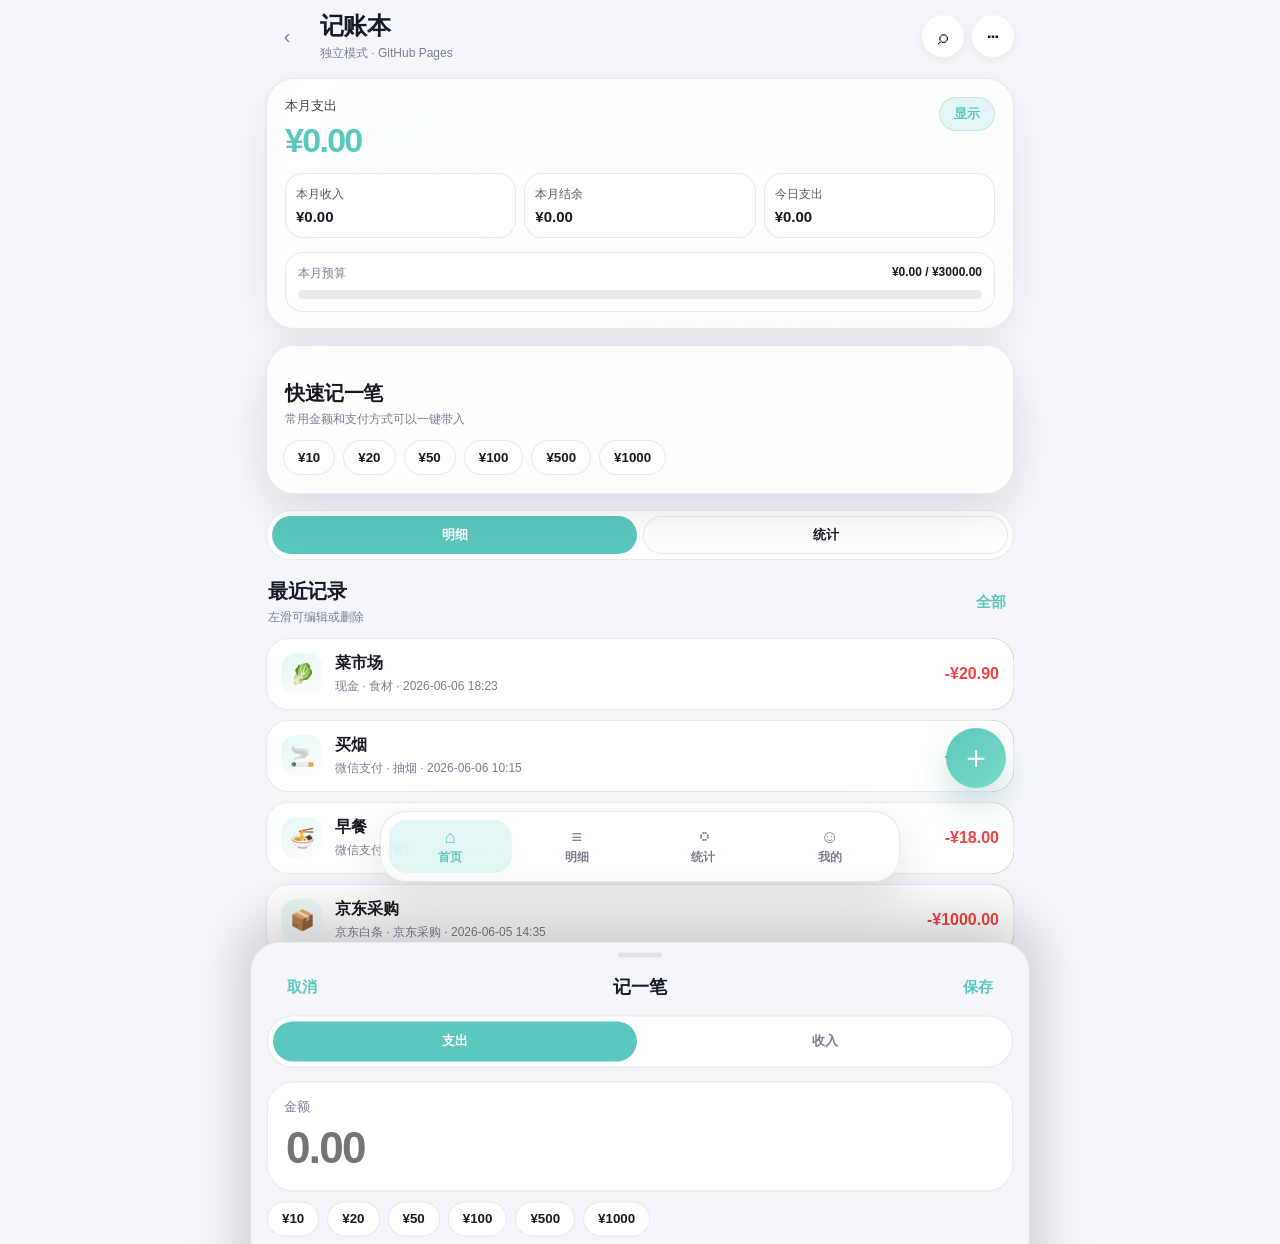
==== commit 01a6a4a9: "Add files via upload" ====
--- a/index.html
+++ b/index.html
@@ -3,7 +3,7 @@
 <head>
   <meta charset="UTF-8" />
   <meta name="viewport" content="width=device-width, initial-scale=1.0, viewport-fit=cover" />
-  <meta name="theme-color" content="#6767f0" />
+  <meta name="theme-color" content="#5bc8bd" />
   <meta name="apple-mobile-web-app-capable" content="yes" />
   <meta name="apple-mobile-web-app-status-bar-style" content="default" />
   <meta name="apple-mobile-web-app-title" content="记账本" />
@@ -26,6 +26,14 @@
         <button id="globalSearchBtn" class="icon-btn" type="button" aria-label="搜索">⌕</button>
         <button id="moreBtn" class="icon-btn" type="button" aria-label="更多">⋯</button>
       </div>
+      <div id="moreMenu" class="more-menu" aria-hidden="true">
+        <button data-menu-action="add" type="button"><span>＋</span>快速记一笔</button>
+        <button data-menu-action="search" type="button"><span>⌕</span>搜索账单</button>
+        <button data-menu-action="export" type="button"><span>⇩</span>导出 JSON</button>
+        <button data-menu-action="import" type="button"><span>⇧</span>导入 JSON</button>
+        <button data-menu-action="theme" type="button"><span>◐</span>主题外观</button>
+        <button data-menu-action="my" type="button"><span>☺</span>进入我的</button>
+      </div>
     </header>
 
     <main class="main-content">
@@ -43,6 +51,10 @@
             <div><span>本月结余</span><b id="homeMonthBalance">¥0.00</b></div>
             <div><span>今日支出</span><b id="homeTodayExpense">¥0.00</b></div>
           </div>
+          <div class="budget-strip">
+            <div><span>本月预算</span><b id="homeBudgetText">¥0 / ¥3000</b></div>
+            <div class="budget-track"><i id="homeBudgetBar"></i></div>
+          </div>
         </section>
 
         <section class="quick-entry-card card">
@@ -103,21 +115,31 @@
         <div class="card chart-card"><div class="section-head compact"><h2>工作支出状态</h2></div><div id="workStatusBars" class="bar-list"></div></div>
       </section>
 
-      <section id="view-settings" class="view" data-view="settings">
-        <div class="page-heading"><div><h2>设置</h2><p>分类、支付方式、主题和数据管理</p></div></div>
+      <section id="view-my" class="view" data-view="my">
+        <div class="page-heading"><div><h2>我的</h2><p>外观、数据、分类和 Shawn Tools 状态</p></div></div>
         <div class="settings-group">
           <h3>基础设置</h3>
           <label class="setting-row"><span>默认支付方式</span><select id="defaultPaymentSelect"></select></label>
-          <label class="setting-row"><span>默认打开页面</span><select id="defaultPageSelect"><option value="home">首页</option><option value="details">明细</option><option value="stats">统计</option><option value="settings">设置</option></select></label>
+          <label class="setting-row"><span>默认打开页面</span><select id="defaultPageSelect"><option value="home">首页</option><option value="details">明细</option><option value="stats">统计</option><option value="my">我的</option></select></label>
           <label class="setting-row"><span>账单显示模式</span><select id="displayModeSelect"><option value="compact">紧凑</option><option value="comfortable">舒适</option></select></label>
           <label class="setting-row"><span>显示收入</span><input id="showIncomeToggle" type="checkbox" /></label>
         </div>
         <div class="settings-group">
           <h3>主题设置</h3>
+          <div class="sub-label">显示模式</div>
           <div class="theme-options" id="themeOptions">
             <button class="chip" data-theme="system" type="button">跟随系统</button>
             <button class="chip" data-theme="light" type="button">浅色模式</button>
             <button class="chip" data-theme="dark" type="button">深色模式</button>
+          </div>
+          <div class="sub-label">主题色</div>
+          <div class="accent-options" id="accentOptions">
+            <button class="accent-dot" data-accent="mint" type="button"><i></i><span>薄荷绿</span></button>
+            <button class="accent-dot" data-accent="sky" type="button"><i></i><span>天空蓝</span></button>
+            <button class="accent-dot" data-accent="indigo" type="button"><i></i><span>蓝紫色</span></button>
+            <button class="accent-dot" data-accent="orange" type="button"><i></i><span>奶油橙</span></button>
+            <button class="accent-dot" data-accent="pink" type="button"><i></i><span>樱花粉</span></button>
+            <button class="accent-dot" data-accent="graphite" type="button"><i></i><span>石墨灰</span></button>
           </div>
         </div>
         <div class="settings-group">
@@ -159,7 +181,7 @@
       <button class="active" data-nav="home" type="button"><span>⌂</span>首页</button>
       <button data-nav="details" type="button"><span>≡</span>明细</button>
       <button data-nav="stats" type="button"><span>◌</span>统计</button>
-      <button data-nav="settings" type="button"><span>⚙</span>设置</button>
+      <button data-nav="my" type="button"><span>☺</span>我的</button>
     </nav>
 
     <button id="fabAdd" class="fab" type="button" aria-label="记一笔">＋</button>
--- a/assets/css/style.css
+++ b/assets/css/style.css
@@ -49,3 +49,23 @@
 @media (max-width:560px){.app-shell{padding-left:14px;padding-right:14px}.hero-top strong{font-size:34px}.metric-grid{grid-template-columns:1fr;gap:7px}.metric-grid div{display:flex;justify-content:space-between;align-items:center}.bottom-sheet{border-radius:28px 28px 0 0}.entry-form{height:calc(92dvh - 15px)}.form-grid.fixed-mobile{grid-template-columns:1fr}.form-row{min-height:52px}.form-row input[type="date"],.form-row input[type="time"]{width:100%;text-align:right}.donut-wrap{align-items:flex-start}.bar-row{grid-template-columns:72px 1fr 58px}.action-grid{grid-template-columns:1fr}.setting-row select{max-width:62%}.fab{width:58px;height:58px}}
 @media (min-width:781px){.app-shell{padding-bottom:104px}.bottom-nav{bottom:18px}.fab{bottom:112px}.hero-card{margin-top:18px}.view{padding-bottom:20px}}
 .fab.hidden{display:none}
+
+/* V1-2: iOS-like theme accents, softer cards, more menu, My page */
+:root[data-accent="mint"]{--primary:#5bc8bd;--primary-2:#7bdac7;--primary-soft:rgba(91,200,189,.16)}
+:root[data-accent="sky"]{--primary:#58b7f8;--primary-2:#7ccbf9;--primary-soft:rgba(88,183,248,.16)}
+:root[data-accent="indigo"]{--primary:#6767f0;--primary-2:#8a66ff;--primary-soft:rgba(103,103,240,.15)}
+:root[data-accent="orange"]{--primary:#f4a261;--primary-2:#ffc078;--primary-soft:rgba(244,162,97,.18)}
+:root[data-accent="pink"]{--primary:#f08ab8;--primary-2:#ffb1ce;--primary-soft:rgba(240,138,184,.18)}
+:root[data-accent="graphite"]{--primary:#64748b;--primary-2:#94a3b8;--primary-soft:rgba(100,116,139,.16)}
+
+.top-bar{position:sticky}.more-menu{position:absolute;right:0;top:calc(56px + env(safe-area-inset-top,0px));z-index:60;min-width:190px;padding:8px;border:1px solid var(--line);background:var(--card-solid);border-radius:22px;box-shadow:0 18px 50px rgba(15,23,42,.16);opacity:0;transform:translateY(-8px) scale(.98);pointer-events:none;transition:.18s ease}.more-menu.open{opacity:1;transform:none;pointer-events:auto}.more-menu button{width:100%;border:0;background:transparent;color:var(--text);display:flex;align-items:center;gap:10px;border-radius:16px;padding:12px 10px;font-size:15px;font-weight:760;text-align:left}.more-menu button:active{background:var(--primary-soft)}.more-menu span{width:26px;height:26px;border-radius:10px;display:grid;place-items:center;background:var(--primary-soft);color:var(--primary)}
+
+.hero-card{padding:18px 18px 16px;margin-top:6px;color:var(--text);background:linear-gradient(145deg,rgba(255,255,255,.94),rgba(255,255,255,.72)), radial-gradient(circle at 15% 5%, var(--primary-soft), transparent 38%), radial-gradient(circle at 95% 0%, rgba(255,255,255,.5), transparent 40%);box-shadow:0 16px 42px rgba(29,42,65,.08)}:root[data-theme="dark"] .hero-card{background:linear-gradient(145deg,rgba(38,42,55,.94),rgba(31,34,47,.78)), radial-gradient(circle at 10% 5%, var(--primary-soft), transparent 45%)}.hero-top strong{font-size:34px;color:var(--primary)}.mini-pill{border:1px solid var(--line);background:var(--primary-soft);color:var(--primary)}.metric-grid{margin-top:16px}.metric-grid div{background:var(--bg-soft);border-color:var(--line)}.budget-strip{margin-top:14px;padding:12px;border-radius:18px;background:var(--bg-soft);border:1px solid var(--line)}.budget-strip>div:first-child{display:flex;justify-content:space-between;color:var(--muted);font-size:12px}.budget-strip b{color:var(--text)}.budget-track{height:9px;margin-top:8px;border-radius:999px;background:var(--line);overflow:hidden}.budget-track i{display:block;height:100%;width:0%;border-radius:999px;background:linear-gradient(90deg,var(--primary),var(--primary-2));transition:width .25s ease}
+
+.category-icon{background:linear-gradient(145deg,var(--primary-soft),rgba(255,255,255,.48));box-shadow:inset 0 0 0 1px rgba(255,255,255,.28)}.record-item{box-shadow:0 8px 24px rgba(15,23,42,.04)}.record-actions .edit{background:#58b7f8}.record-actions .delete{background:#ff5a6a}.fab{background:linear-gradient(135deg,var(--primary),var(--primary-2));box-shadow:0 18px 34px rgba(80,160,150,.28)}
+
+.sub-label{margin:14px 0 8px;color:var(--muted);font-size:13px;font-weight:800}.accent-options{display:grid;grid-template-columns:repeat(2,1fr);gap:8px}.accent-dot{border:1px solid var(--line);background:var(--card-solid);border-radius:18px;min-height:46px;display:flex;align-items:center;gap:10px;padding:8px 12px;color:var(--text);font-weight:760}.accent-dot i{width:22px;height:22px;border-radius:999px;background:var(--primary)}.accent-dot[data-accent="mint"] i{background:#5bc8bd}.accent-dot[data-accent="sky"] i{background:#58b7f8}.accent-dot[data-accent="indigo"] i{background:#6767f0}.accent-dot[data-accent="orange"] i{background:#f4a261}.accent-dot[data-accent="pink"] i{background:#f08ab8}.accent-dot[data-accent="graphite"] i{background:#64748b}.accent-dot.active{border-color:var(--primary);background:var(--primary-soft);color:var(--primary)}
+
+.toast{display:flex;align-items:center;gap:12px;border-radius:18px;max-width:92vw}.toast button{border:0;background:white;color:#1f2937;border-radius:999px;padding:6px 10px;font-weight:800}.donut-wrap{min-height:136px}.donut-svg{width:136px;height:136px;display:block}.donut-center-label{font-size:10px;opacity:.72}.donut-center-value{font-size:12px;font-weight:800}.setting-row select#defaultPageSelect option[value="settings"]{display:none}
+
+@media (max-width:560px){.hero-card{padding:16px}.hero-top strong{font-size:30px}.metric-grid{grid-template-columns:1fr 1fr}.metric-grid div:nth-child(3){grid-column:1/-1}.accent-options{grid-template-columns:1fr}.more-menu{right:0;left:auto;top:calc(58px + env(safe-area-inset-top,0px))}}
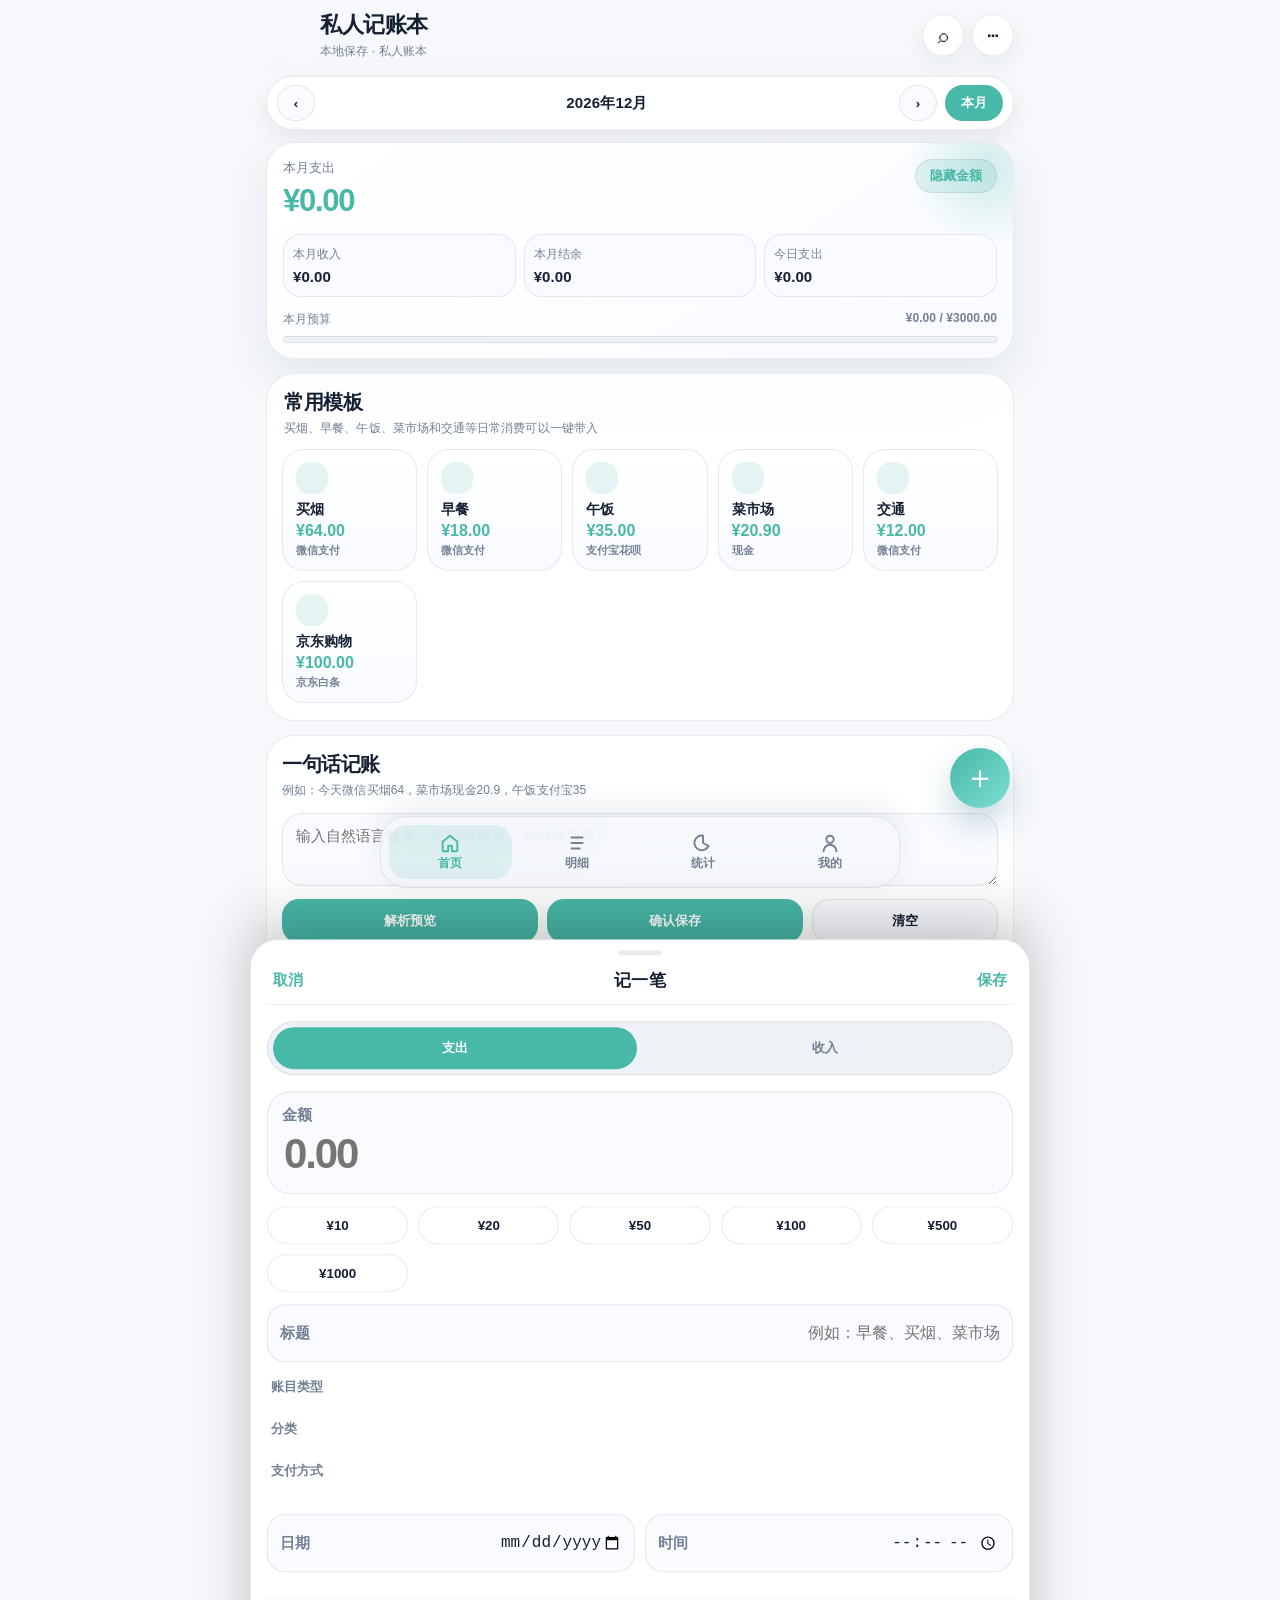
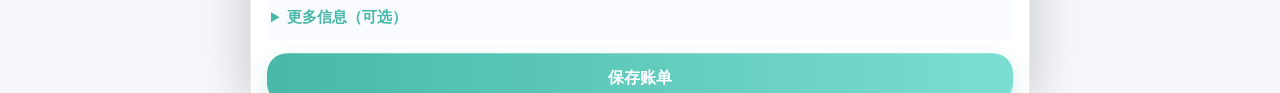
==== commit 0a3d9330: "Add files via upload" ====
--- a/index.html
+++ b/index.html
@@ -7,7 +7,7 @@
   <meta name="apple-mobile-web-app-capable" content="yes" />
   <meta name="apple-mobile-web-app-status-bar-style" content="default" />
   <meta name="apple-mobile-web-app-title" content="记账本" />
-  <title>Shawn 记账本</title>
+  <title>Shawn 私人记账本</title>
   <link rel="manifest" href="./manifest.json" />
   <link rel="apple-touch-icon" href="./assets/icons/icon-192.png" />
   <link rel="stylesheet" href="./assets/css/style.css" />
@@ -15,12 +15,12 @@
 <body>
   <div id="app" class="app-shell">
     <header class="top-bar">
-      <button id="backBtn" class="icon-btn ghost" type="button" aria-label="返回 Shawn Tools">
-        <span>‹</span>
+      <button id="backBtn" class="icon-btn ghost hidden" type="button" aria-label="返回">
+        <span aria-hidden="true"></span>
       </button>
       <div class="title-wrap">
-        <h1>记账本</h1>
-        <p id="modeHint">独立模式 · GitHub Pages</p>
+        <h1>私人记账本</h1>
+        <p id="modeHint">本地保存 · 私人账本</p>
       </div>
       <div class="top-actions">
         <button id="globalSearchBtn" class="icon-btn" type="button" aria-label="搜索">⌕</button>
@@ -37,6 +37,12 @@
     </header>
 
     <main class="main-content">
+      <section class="month-switcher card" aria-label="月份切换">
+        <button data-month-action="prev" type="button" aria-label="上个月">‹</button>
+        <strong id="monthLabel">2026年6月</strong>
+        <button data-month-action="next" type="button" aria-label="下个月">›</button>
+        <button class="month-current" data-month-action="current" type="button">本月</button>
+      </section>
       <section id="view-home" class="view active" data-view="home">
         <section class="hero-card">
           <div class="hero-top">
@@ -44,24 +50,35 @@
               <span class="eyebrow">本月支出</span>
               <strong id="homeMonthExpense">¥0.00</strong>
             </div>
-            <button id="privacyBtn" class="mini-pill" type="button">显示</button>
+            <button id="privacyBtn" class="mini-pill" type="button">隐藏金额</button>
           </div>
           <div class="metric-grid">
-            <div><span>本月收入</span><b id="homeMonthIncome">¥0.00</b></div>
-            <div><span>本月结余</span><b id="homeMonthBalance">¥0.00</b></div>
+            <div data-income-only><span>本月收入</span><b id="homeMonthIncome">¥0.00</b></div>
+            <div data-income-only><span>本月结余</span><b id="homeMonthBalance">¥0.00</b></div>
             <div><span>今日支出</span><b id="homeTodayExpense">¥0.00</b></div>
           </div>
           <div class="budget-strip">
             <div><span>本月预算</span><b id="homeBudgetText">¥0 / ¥3000</b></div>
-            <div class="budget-track"><i id="homeBudgetBar"></i></div>
+            <div class="budget-track"><i id="homeBudgetBar" class="budget-fill"></i></div>
           </div>
         </section>
 
         <section class="quick-entry-card card">
           <div class="section-head">
-            <div><h2>快速记一笔</h2><p>常用金额和支付方式可以一键带入</p></div>
+            <div><h2>常用模板</h2><p>买烟、早餐、午饭、菜市场和交通等日常消费可以一键带入</p></div>
           </div>
           <div class="quick-row" id="quickAmountHome"></div>
+        </section>
+
+        <section class="quick-text-card card">
+          <div class="section-head compact"><div><h2>一句话记账</h2><p>例如：今天微信买烟64，菜市场现金20.9，午饭支付宝35</p></div></div>
+          <textarea id="quickTextInput" placeholder="输入自然语言账单，先解析预览，再确认保存"></textarea>
+          <div class="quick-text-actions">
+            <button id="parseQuickTextBtn" type="button">解析预览</button>
+            <button id="confirmQuickTextBtn" type="button">确认保存</button>
+            <button id="clearQuickTextBtn" type="button">清空</button>
+          </div>
+          <div id="quickTextPreview" class="quick-preview"></div>
         </section>
 
         <section class="segmented-wrap">
@@ -71,7 +88,7 @@
 
         <section id="homeRecordsPanel" class="panel active">
           <div class="section-head">
-            <div><h2>最近记录</h2><p>左滑可编辑或删除</p></div>
+            <div><h2>最近记录</h2><p>左滑可编辑、复制或删除</p></div>
             <button class="text-btn" data-nav="details" type="button">全部</button>
           </div>
           <div id="recentList" class="record-list"></div>
@@ -90,39 +107,59 @@
           <div><h2>全部明细</h2><p>按日期分组，支持搜索和筛选</p></div>
         </div>
         <div class="search-box">
-          <input id="detailSearch" type="search" placeholder="搜索标题、分类、项目、供应商、备注" />
+          <input id="detailSearch" type="search" placeholder="搜索标题、分类、支付方式、备注" />
         </div>
         <div class="filter-row" id="detailFilters">
           <button class="chip active" data-filter="all" type="button">全部</button>
           <button class="chip" data-filter="expense" type="button">支出</button>
           <button class="chip" data-filter="income" type="button">收入</button>
-          <button class="chip" data-filter="personal" type="button">个人</button>
-          <button class="chip" data-filter="work" type="button">工作</button>
         </div>
         <div id="detailList" class="grouped-list"></div>
       </section>
 
       <section id="view-stats" class="view" data-view="stats">
-        <div class="page-heading"><div><h2>统计分析</h2><p>本月趋势、分类、支付方式和工作支出</p></div></div>
+        <div class="page-heading"><div><h2>统计分析</h2><p id="statsMonthHint">本月趋势、分类和支付方式</p></div></div>
         <div class="stat-overview card">
           <div><span>本月支出</span><b id="statsExpense">¥0.00</b></div>
-          <div><span>本月收入</span><b id="statsIncome">¥0.00</b></div>
-          <div><span>本月结余</span><b id="statsBalance">¥0.00</b></div>
+          <div data-income-only><span>本月收入</span><b id="statsIncome">¥0.00</b></div>
+          <div data-income-only><span>本月结余</span><b id="statsBalance">¥0.00</b></div>
         </div>
         <div class="card chart-card"><div class="section-head compact"><h2>分类占比</h2></div><div id="categoryChart" class="donut-wrap"></div></div>
         <div class="card chart-card"><div class="section-head compact"><h2>支付方式占比</h2></div><div id="paymentBars" class="bar-list"></div></div>
         <div class="card chart-card"><div class="section-head compact"><h2>最近 7 天支出趋势</h2></div><div id="trendChart" class="trend-wrap"></div></div>
-        <div class="card chart-card"><div class="section-head compact"><h2>工作支出状态</h2></div><div id="workStatusBars" class="bar-list"></div></div>
+        <div class="card chart-card"><div class="section-head compact"><h2>本月消费小结</h2></div><div id="personalInsight" class="insight-grid"></div></div>
       </section>
 
       <section id="view-my" class="view" data-view="my">
-        <div class="page-heading"><div><h2>我的</h2><p>外观、数据、分类和 Shawn Tools 状态</p></div></div>
+        <div class="page-heading"><div><h2>我的</h2><p>外观、数据、分类和本地备份</p></div></div>
+        <div class="my-profile card">
+          <div>
+            <span>Shawn 记账本</span>
+            <h3>本地保存</h3>
+            <p>专注日常消费、预算、分类和本地备份</p>
+          </div>
+          <div class="my-profile-stats">
+            <b id="myTotalCount">0</b><span>已记录</span>
+            <b id="myMonthExpense">¥0.00</b><span>本月支出</span>
+          </div>
+        </div>
+
+
+        <div class="data-health card">
+          <div class="section-head compact"><h2>数据健康</h2></div>
+          <div class="health-grid">
+            <div><span>当前记录</span><b id="healthTotalCount">0</b></div>
+            <div><span>最近备份</span><b id="healthBackupTime">暂无</b></div>
+            <div><span>回收站</span><b id="healthRecycleCount">0</b></div>
+          </div>
+        </div>
         <div class="settings-group">
           <h3>基础设置</h3>
           <label class="setting-row"><span>默认支付方式</span><select id="defaultPaymentSelect"></select></label>
           <label class="setting-row"><span>默认打开页面</span><select id="defaultPageSelect"><option value="home">首页</option><option value="details">明细</option><option value="stats">统计</option><option value="my">我的</option></select></label>
           <label class="setting-row"><span>账单显示模式</span><select id="displayModeSelect"><option value="compact">紧凑</option><option value="comfortable">舒适</option></select></label>
-          <label class="setting-row"><span>显示收入</span><input id="showIncomeToggle" type="checkbox" /></label>
+          <label class="setting-row"><span>本月预算</span><input id="monthlyBudgetInput" class="setting-input" type="number" inputmode="decimal" min="0" step="100" placeholder="3000" /></label>
+          <label class="setting-row"><span>显示收入金额</span><input id="showIncomeToggle" type="checkbox" /></label>
         </div>
         <div class="settings-group">
           <h3>主题设置</h3>
@@ -143,26 +180,53 @@
           </div>
         </div>
         <div class="settings-group">
+          <h3>模板管理</h3>
+          <div class="template-form-grid">
+            <input id="templateTitleInput" placeholder="标题：如 买烟" />
+            <input id="templateAmountInput" type="number" inputmode="decimal" min="0" step="0.01" placeholder="金额" />
+            <input id="templateCategoryInput" placeholder="分类：如 抽烟" />
+            <input id="templatePaymentInput" placeholder="支付方式：如 微信支付" />
+            <button id="addTemplateBtn" type="button">保存模板</button><button id="cancelTemplateEditBtn" class="ghost-action" type="button">取消编辑</button>
+          </div>
+          <div id="templateList" class="template-list"></div>
+          <div class="action-grid mini-actions"><button id="restoreTemplatesBtn" type="button">恢复默认模板</button></div>
+        </div>
+        <div class="settings-group">
           <h3>分类与支付方式</h3>
           <div class="tag-editor"><label>新增分类</label><div><input id="newCategoryInput" placeholder="例如：停车费" /><button id="addCategoryBtn" type="button">添加</button></div></div>
           <div id="categoryTags" class="tag-list"></div>
           <div class="tag-editor"><label>新增支付方式</label><div><input id="newPaymentInput" placeholder="例如：公司卡" /><button id="addPaymentBtn" type="button">添加</button></div></div>
           <div id="paymentTags" class="tag-list"></div>
+          <div class="action-grid mini-actions">
+            <button id="restoreCategoriesBtn" type="button">恢复默认分类</button>
+            <button id="restorePaymentsBtn" type="button">恢复默认支付方式</button>
+          </div>
         </div>
         <div class="settings-group">
           <h3>数据管理</h3>
           <div class="action-grid">
             <button id="exportBtn" type="button">导出 JSON</button>
             <button id="importBtn" type="button">导入 JSON</button>
+            <button id="exportCsvBtn" type="button">导出全部 CSV</button>
+            <button id="exportMonthCsvBtn" type="button">导出本月 CSV</button>
             <button id="restoreDemoBtn" type="button">恢复示例数据</button>
+            <button id="restoreImportBackupBtn" type="button">恢复导入前备份</button>
+            <button id="createLocalBackupBtn" type="button">创建本地备份</button>
+            <button id="restoreLocalBackupBtn" type="button">恢复本地备份</button>
             <button id="clearDataBtn" class="danger" type="button">清空数据</button>
+            <button id="clearCacheBtn" type="button">清除缓存 / 更新</button>
           </div>
           <input id="importFileInput" type="file" accept="application/json,.json" hidden />
-          <p class="setting-note">自动备份：当前版本使用浏览器 localStorage 保存。云同步仅预留接口，不写入任何密钥。</p>
-        </div>
-        <div class="settings-group">
-          <h3>Shawn Tools</h3>
-          <div class="sync-card"><span>同步状态</span><b id="syncStatus">独立模式</b></div>
+          
+        </div>
+        <div class="settings-group">
+          <h3>最近删除</h3>
+          <div id="recycleList" class="recycle-list"></div>
+          <div class="action-grid mini-actions"><button id="clearRecycleBtn" class="danger" type="button">清空回收站</button></div>
+        </div>
+        <div class="settings-group">
+          <h3>关于</h3>
+          <div class="sync-card"><span>运行状态</span><b id="syncStatus">独立模式</b></div>
         </div>
         <div class="settings-group">
           <h3>AI 提示词</h3>
@@ -178,10 +242,10 @@
     </main>
 
     <nav class="bottom-nav" aria-label="主导航">
-      <button class="active" data-nav="home" type="button"><span>⌂</span>首页</button>
-      <button data-nav="details" type="button"><span>≡</span>明细</button>
-      <button data-nav="stats" type="button"><span>◌</span>统计</button>
-      <button data-nav="my" type="button"><span>☺</span>我的</button>
+      <button class="active" data-nav="home" type="button"><span class="nav-ico"><svg viewBox="0 0 24 24"><path d="M4 10.5 12 4l8 6.5V20a1 1 0 0 1-1 1h-5v-6h-4v6H5a1 1 0 0 1-1-1z"/></svg></span>首页</button>
+      <button data-nav="details" type="button"><span class="nav-ico"><svg viewBox="0 0 24 24"><path d="M6 6h12M6 12h12M6 18h9"/></svg></span>明细</button>
+      <button data-nav="stats" type="button"><span class="nav-ico"><svg viewBox="0 0 24 24"><path d="M12 4v8l6 3A8 8 0 1 1 12 4z"/></svg></span>统计</button>
+      <button data-nav="my" type="button"><span class="nav-ico"><svg viewBox="0 0 24 24"><path d="M12 12a4 4 0 1 0 0-8 4 4 0 0 0 0 8zm-7 9a7 7 0 0 1 14 0"/></svg></span>我的</button>
     </nav>
 
     <button id="fabAdd" class="fab" type="button" aria-label="记一笔">＋</button>
@@ -206,7 +270,7 @@
         <input id="amountInput" type="number" inputmode="decimal" min="0" step="0.01" placeholder="0.00" required />
       </label>
       <div class="quick-row" id="quickAmountSheet"></div>
-      <label class="form-row main-title"><span>标题</span><input id="titleInput" placeholder="例如：早餐、京东采购" required /></label>
+      <label class="form-row main-title"><span>标题</span><input id="titleInput" placeholder="例如：早餐、买烟、菜市场" required /></label>
       <div class="form-block">
         <div class="block-title">账目类型</div>
         <div id="accountTypeOptions" class="chip-grid"></div>
@@ -224,18 +288,34 @@
         <label class="form-row"><span>时间</span><input id="timeInput" type="time" required /></label>
       </div>
       <details id="workDetails" class="work-details">
-        <summary>工作信息 / 更多信息</summary>
-        <label class="form-row"><span>项目</span><input id="projectInput" placeholder="例如：M013" /></label>
-        <label class="form-row"><span>供应商</span><input id="supplierInput" placeholder="例如：京东 / 淘宝 / 供应商名称" /></label>
-        <label class="form-row"><span>发票状态</span><select id="invoiceStatusInput"><option>无需开票</option><option>待开票</option><option>已开票</option></select></label>
-        <label class="form-row"><span>报销状态</span><select id="reimbursementStatusInput"><option>无需报销</option><option>待报销</option><option>已报销</option></select></label>
-        <label class="form-row"><span>合同状态</span><select id="contractStatusInput"><option value="">无</option><option>无合同</option><option>待签合同</option><option>已签合同</option></select></label>
-        <label class="form-row"><span>合同号</span><input id="contractNoInput" placeholder="合同号" /></label>
-        <label class="form-row textarea"><span>备注</span><textarea id="noteInput" placeholder="补充说明"></textarea></label>
+        <summary>更多信息（可选）</summary>
+        <label class="form-row"><span>标签 / 场景</span><input id="projectInput" placeholder="例如：家庭、出行、购物" /></label>
+        <label class="form-row"><span>商家</span><input id="supplierInput" placeholder="例如：京东、菜市场、便利店" /></label>
+        <label class="form-row textarea"><span>备注</span><textarea id="noteInput" placeholder="可选"></textarea></label>
+        <input id="invoiceStatusInput" type="hidden" value="无需开票" />
+        <input id="reimbursementStatusInput" type="hidden" value="无需报销" />
+        <input id="contractStatusInput" type="hidden" value="" />
+        <input id="contractNoInput" type="hidden" />
       </details>
+      <button class="sheet-save-btn" type="submit">保存账单</button>
       <div class="sheet-safe-space"></div>
     </form>
   </aside>
+
+
+  <div id="modalOverlay" class="modal-overlay" aria-hidden="true"></div>
+  <section id="importPreviewModal" class="app-modal" aria-hidden="true" role="dialog" aria-modal="true">
+    <div class="modal-header">
+      <h2>导入预览</h2>
+      <button id="cancelImportPreviewBtn" class="icon-btn ghost" type="button" aria-label="关闭">×</button>
+    </div>
+    <div id="importPreviewSummary" class="import-summary"></div>
+    <div id="importPreviewList" class="import-preview-list"></div>
+    <div class="modal-actions">
+      <button id="confirmImportPreviewBtn" class="primary-action" type="button">确认导入</button>
+      <button id="cancelImportPreviewBottomBtn" type="button">取消</button>
+    </div>
+  </section>
 
   <div id="toast" class="toast" role="status"></div>
 
--- a/assets/css/style.css
+++ b/assets/css/style.css
@@ -1,71 +1,169 @@
+/* Shawn Account Book - GitHub Pages
+   Focus: stable light/dark theme, clickable menus, accent colors, iPhone Safari layout. */
 :root {
   --font: -apple-system, BlinkMacSystemFont, "Segoe UI", Arial, "PingFang SC", "Microsoft YaHei UI", "Microsoft YaHei", sans-serif;
-  --bg: #f5f6fb;
-  --bg-soft: #ffffff;
-  --card: rgba(255,255,255,.86);
+  --bg: #f6f8fb;
+  --bg-rgb: 246,248,251;
+  --bg-soft: #eef2f7;
+  --card: rgba(255,255,255,.88);
   --card-solid: #ffffff;
-  --text: #171923;
-  --muted: #7a7f91;
-  --line: rgba(20,28,45,.09);
-  --primary: #6767f0;
-  --primary-2: #8a66ff;
-  --primary-soft: rgba(103,103,240,.12);
-  --success: #2fb36d;
+  --card-2: #f9fbff;
+  --text: #162033;
+  --muted: #738094;
+  --muted-2: #9aa4b5;
+  --line: rgba(22,32,51,.09);
+  --primary: #48b8a8;
+  --primary-2: #75d7cc;
+  --primary-soft: rgba(72,184,168,.14);
+  --primary-strong-soft: rgba(72,184,168,.22);
+  --success: #25a766;
   --warning: #f59e0b;
   --danger: #ef4444;
-  --shadow: 0 18px 45px rgba(31,41,55,.12);
+  --shadow: 0 18px 46px rgba(31,41,55,.10);
+  --shadow-soft: 0 8px 22px rgba(31,41,55,.07);
   --radius-xl: 28px;
   --radius-lg: 22px;
   --radius-md: 16px;
   --safe-bottom: env(safe-area-inset-bottom, 0px);
+  color-scheme: light;
 }
+:root[data-accent="mint"] { --primary:#48b8a8; --primary-2:#7bded2; --primary-soft:rgba(72,184,168,.14); --primary-strong-soft:rgba(72,184,168,.24); }
+:root[data-accent="sky"] { --primary:#3ba7f5; --primary-2:#83d0ff; --primary-soft:rgba(59,167,245,.14); --primary-strong-soft:rgba(59,167,245,.23); }
+:root[data-accent="indigo"] { --primary:#6868f2; --primary-2:#9b8cff; --primary-soft:rgba(104,104,242,.14); --primary-strong-soft:rgba(104,104,242,.23); }
+:root[data-accent="orange"] { --primary:#f09a3e; --primary-2:#ffc373; --primary-soft:rgba(240,154,62,.15); --primary-strong-soft:rgba(240,154,62,.25); }
+:root[data-accent="pink"] { --primary:#ed78a5; --primary-2:#ffadc8; --primary-soft:rgba(237,120,165,.14); --primary-strong-soft:rgba(237,120,165,.24); }
+:root[data-accent="graphite"] { --primary:#64748b; --primary-2:#94a3b8; --primary-soft:rgba(100,116,139,.16); --primary-strong-soft:rgba(100,116,139,.28); }
+
 @media (prefers-color-scheme: dark) {
   :root[data-theme="system"] {
-    --bg: #151722;
-    --bg-soft: #1d202c;
-    --card: rgba(34,37,50,.88);
-    --card-solid: #242735;
-    --text: #f4f6fb;
-    --muted: #a1a7b8;
-    --line: rgba(255,255,255,.1);
-    --primary-soft: rgba(124,124,255,.2);
-    --shadow: 0 18px 55px rgba(0,0,0,.38);
+    --bg: #171a23;
+    --bg-rgb: 23,26,35;
+    --bg-soft: #202431;
+    --card: rgba(37,41,55,.90);
+    --card-solid: #252937;
+    --card-2: #2c3140;
+    --text: #f3f6fb;
+    --muted: #b0bacb;
+    --muted-2: #8792a4;
+    --line: rgba(255,255,255,.11);
+    --shadow: 0 18px 50px rgba(0,0,0,.34);
+    --shadow-soft: 0 10px 26px rgba(0,0,0,.22);
+    color-scheme: dark;
   }
 }
 :root[data-theme="dark"] {
-  --bg: #151722;
-  --bg-soft: #1d202c;
-  --card: rgba(34,37,50,.88);
-  --card-solid: #242735;
-  --text: #f4f6fb;
-  --muted: #a1a7b8;
-  --line: rgba(255,255,255,.1);
-  --primary-soft: rgba(124,124,255,.2);
-  --shadow: 0 18px 55px rgba(0,0,0,.38);
+  --bg: #171a23;
+  --bg-rgb: 23,26,35;
+  --bg-soft: #202431;
+  --card: rgba(37,41,55,.90);
+  --card-solid: #252937;
+  --card-2: #2c3140;
+  --text: #f3f6fb;
+  --muted: #b0bacb;
+  --muted-2: #8792a4;
+  --line: rgba(255,255,255,.11);
+  --shadow: 0 18px 50px rgba(0,0,0,.34);
+  --shadow-soft: 0 10px 26px rgba(0,0,0,.22);
+  color-scheme: dark;
 }
+
 *{box-sizing:border-box;-webkit-tap-highlight-color:transparent}
 html,body{margin:0;min-height:100%;font-family:var(--font);background:var(--bg);color:var(--text)}
-body{overflow-x:hidden}.app-shell{min-height:100vh;max-width:780px;margin:0 auto;padding:0 16px 92px;position:relative}.top-bar{position:sticky;top:0;z-index:20;display:flex;align-items:center;gap:12px;padding:calc(10px + env(safe-area-inset-top,0px)) 0 10px;background:linear-gradient(to bottom,var(--bg) 74%,rgba(245,246,251,0));backdrop-filter:blur(12px)}:root[data-theme="dark"] .top-bar{background:linear-gradient(to bottom,var(--bg) 74%,rgba(21,23,34,0))}.title-wrap{flex:1;min-width:0}.title-wrap h1{margin:0;font-size:24px;letter-spacing:-.03em}.title-wrap p{margin:3px 0 0;color:var(--muted);font-size:12px}.top-actions{display:flex;gap:8px}.icon-btn{width:42px;height:42px;border:0;border-radius:50%;background:var(--card-solid);box-shadow:0 4px 14px rgba(31,41,55,.06);color:var(--text);font-size:20px;display:grid;place-items:center}.icon-btn.ghost{background:transparent;box-shadow:none;color:var(--muted)}.icon-btn.hidden{visibility:hidden}.main-content{position:relative}.view{display:none;animation:fadeIn .18s ease}.view.active{display:block}@keyframes fadeIn{from{opacity:.4;transform:translateY(5px)}to{opacity:1;transform:none}}.card,.hero-card,.settings-group{border:1px solid var(--line);background:var(--card);border-radius:var(--radius-xl);box-shadow:var(--shadow);backdrop-filter:blur(18px)}.hero-card{padding:22px;margin:8px 0 16px;background:linear-gradient(135deg,#6868f2,#8b67ff 58%,#54b6ff);color:white}.hero-top{display:flex;justify-content:space-between;gap:12px;align-items:flex-start}.eyebrow{display:block;font-size:13px;opacity:.82;margin-bottom:8px}.hero-top strong{display:block;font-size:38px;line-height:1;font-weight:760;letter-spacing:-.05em}.mini-pill{height:34px;border:1px solid rgba(255,255,255,.35);border-radius:999px;background:rgba(255,255,255,.18);color:white;padding:0 14px;font-weight:700}.metric-grid{display:grid;grid-template-columns:repeat(3,1fr);gap:8px;margin-top:22px}.metric-grid div{background:rgba(255,255,255,.15);border:1px solid rgba(255,255,255,.18);border-radius:18px;padding:12px 10px}.metric-grid span,.stat-overview span{display:block;font-size:12px;color:inherit;opacity:.72}.metric-grid b{display:block;margin-top:5px;font-size:15px}.section-head,.page-heading{display:flex;justify-content:space-between;align-items:center;gap:12px;margin:18px 2px 12px}.section-head h2,.page-heading h2{margin:0;font-size:20px;letter-spacing:-.02em}.section-head p,.page-heading p{margin:4px 0 0;color:var(--muted);font-size:12px}.section-head.compact{margin:0 0 14px}.text-btn{border:0;background:transparent;color:var(--primary);font-weight:760;font-size:15px}.text-btn.primary{color:var(--primary)}.quick-entry-card{padding:16px;margin-bottom:14px}.quick-row{display:flex;gap:8px;overflow:auto;padding-bottom:2px;scrollbar-width:none}.quick-row::-webkit-scrollbar{display:none}.quick-row button,.chip,.segment{border:1px solid var(--line);background:var(--card-solid);color:var(--text);border-radius:999px;padding:9px 14px;font-weight:700;white-space:nowrap}.quick-row button.active,.chip.active,.segment.active{border-color:transparent;background:var(--primary);color:white}.segmented-wrap{display:grid;grid-template-columns:1fr 1fr;gap:6px;padding:5px;background:var(--bg-soft);border-radius:999px;border:1px solid var(--line);margin:16px 0}.segment{box-shadow:none}.panel{display:none}.panel.active{display:block}.record-list,.grouped-list{display:flex;flex-direction:column;gap:10px}.record-shell{position:relative;overflow:hidden;border-radius:22px;background:transparent}.record-actions{position:absolute;right:0;top:0;bottom:0;display:flex;align-items:stretch;overflow:hidden;border-radius:0 22px 22px 0}.record-actions button{width:72px;border:0;color:white;font-weight:800}.record-actions .edit{background:var(--warning)}.record-actions .delete{background:var(--danger)}.record-item{position:relative;z-index:2;display:flex;align-items:center;gap:12px;padding:14px;background:var(--card-solid);border:1px solid var(--line);border-radius:22px;transition:transform .2s ease;touch-action:pan-y}.record-item.swiped{transform:translateX(-144px)}.category-icon{width:42px;height:42px;border-radius:15px;display:grid;place-items:center;background:var(--primary-soft);font-size:20px;flex:0 0 auto}.record-main{flex:1;min-width:0}.record-main h3{margin:0;font-size:16px;white-space:nowrap;overflow:hidden;text-overflow:ellipsis}.record-main p{margin:4px 0 0;color:var(--muted);font-size:12px;white-space:nowrap;overflow:hidden;text-overflow:ellipsis}.record-amount{text-align:right;flex:0 0 auto;font-weight:800}.record-amount.expense{color:var(--danger)}.record-amount.income{color:var(--success)}.empty-state{text-align:center;color:var(--muted);padding:30px 12px;background:var(--card);border:1px dashed var(--line);border-radius:24px}.bottom-nav{position:fixed;left:50%;bottom:calc(12px + var(--safe-bottom));transform:translateX(-50%);z-index:30;width:min(92vw,520px);display:grid;grid-template-columns:repeat(4,1fr);gap:4px;padding:8px;border:1px solid var(--line);background:rgba(255,255,255,.76);backdrop-filter:blur(22px);border-radius:26px;box-shadow:var(--shadow)}:root[data-theme="dark"] .bottom-nav{background:rgba(36,39,53,.76)}.bottom-nav button{border:0;border-radius:18px;background:transparent;color:var(--muted);font-size:12px;font-weight:760;padding:7px 4px}.bottom-nav button span{display:block;font-size:18px;margin-bottom:1px}.bottom-nav button.active{background:var(--primary-soft);color:var(--primary)}.fab{position:fixed;right:max(18px,calc((100vw - 780px)/2 + 24px));bottom:calc(92px + var(--safe-bottom));z-index:25;width:60px;height:60px;border:0;border-radius:50%;background:linear-gradient(135deg,var(--primary),var(--primary-2));color:white;font-size:32px;box-shadow:0 16px 32px rgba(103,103,240,.35)}.search-box input,.tag-editor input{width:100%;height:46px;border:1px solid var(--line);border-radius:18px;background:var(--card-solid);color:var(--text);padding:0 16px;font-size:15px}.filter-row{display:flex;gap:8px;overflow:auto;margin:12px 0 14px;padding-bottom:2px}.date-group{margin:18px 0 8px;color:var(--muted);font-size:13px;font-weight:800}.stat-overview{display:grid;grid-template-columns:repeat(3,1fr);gap:8px;padding:16px;margin-bottom:14px}.stat-overview b{display:block;margin-top:5px;font-size:18px}.chart-card{padding:16px;margin:14px 0}.donut-wrap{display:flex;gap:16px;align-items:center}.donut-svg{width:132px;height:132px;flex:0 0 auto}.legend{display:flex;flex-direction:column;gap:8px;min-width:0}.legend-row,.bar-row{display:flex;align-items:center;gap:8px;font-size:13px;color:var(--muted)}.dot{width:10px;height:10px;border-radius:50%}.bar-list{display:flex;flex-direction:column;gap:12px}.bar-row{display:grid;grid-template-columns:86px 1fr 64px}.bar-track{height:10px;background:var(--bg-soft);border-radius:999px;overflow:hidden;border:1px solid var(--line)}.bar-fill{height:100%;border-radius:999px;background:linear-gradient(90deg,var(--primary),var(--primary-2))}.trend-wrap svg{width:100%;height:160px}.settings-group{padding:16px;margin:14px 0}.settings-group h3{margin:0 0 12px;font-size:16px}.setting-row{display:flex;justify-content:space-between;align-items:center;gap:14px;padding:13px 0;border-bottom:1px solid var(--line)}.setting-row:last-child{border-bottom:0}.setting-row select,.form-row select{max-width:58%;border:1px solid var(--line);border-radius:14px;background:var(--bg-soft);color:var(--text);height:38px;padding:0 10px}.theme-options,.tag-list{display:flex;flex-wrap:wrap;gap:8px}.tag-editor{margin:12px 0}.tag-editor label{display:block;color:var(--muted);font-size:13px;margin-bottom:8px}.tag-editor div{display:flex;gap:8px}.tag-editor button,.full-btn,.action-grid button{border:0;border-radius:16px;background:var(--primary);color:white;font-weight:800;padding:0 14px;min-height:42px}.action-grid{display:grid;grid-template-columns:1fr 1fr;gap:10px}.action-grid .danger{background:var(--danger)}.setting-note{color:var(--muted);font-size:12px;line-height:1.6}.sync-card{display:flex;justify-content:space-between;background:var(--bg-soft);padding:14px;border-radius:18px}.settings-group textarea{width:100%;min-height:180px;border:1px solid var(--line);border-radius:18px;background:var(--bg-soft);color:var(--text);padding:12px;line-height:1.6}.full-btn{width:100%;margin-top:10px}.detail-card{padding:20px}.detail-title{text-align:center}.detail-title h2{margin:0 0 8px}.detail-title .big-amount{font-size:36px;font-weight:850;letter-spacing:-.04em}.detail-grid{margin-top:18px;display:flex;flex-direction:column}.detail-line{display:flex;justify-content:space-between;gap:12px;padding:12px 0;border-bottom:1px solid var(--line)}.detail-line span:first-child{color:var(--muted)}.detail-actions{display:grid;grid-template-columns:1fr 1fr;gap:10px;margin-top:18px}.detail-actions button{height:46px;border:0;border-radius:18px;color:white;font-weight:800}.detail-actions .edit{background:var(--warning)}.detail-actions .delete{background:var(--danger)}.back-inline{margin-top:4px}.sheet-overlay{position:fixed;inset:0;z-index:80;background:rgba(0,0,0,.34);opacity:0;pointer-events:none;transition:opacity .2s ease}.sheet-overlay.open{opacity:1;pointer-events:auto}.bottom-sheet{position:fixed;left:50%;bottom:0;z-index:90;width:min(100vw,780px);max-height:92dvh;transform:translate(-50%,105%);transition:transform .25s ease;background:var(--bg);border-radius:30px 30px 0 0;box-shadow:0 -20px 60px rgba(0,0,0,.22);overflow:hidden;border:1px solid var(--line)}.bottom-sheet.open{transform:translate(-50%,0)}.sheet-handle{width:44px;height:5px;border-radius:999px;background:var(--line);margin:10px auto}.entry-form{height:calc(92dvh - 15px);overflow:auto;padding:0 16px 0;scroll-padding-bottom:120px}.sheet-header{position:sticky;top:0;z-index:5;display:grid;grid-template-columns:70px 1fr 70px;align-items:center;padding:8px 0 12px;background:var(--bg)}.sheet-header h2{text-align:center;margin:0;font-size:18px}.type-switch{display:grid;grid-template-columns:1fr 1fr;gap:6px;padding:5px;border:1px solid var(--line);border-radius:999px;background:var(--bg-soft);margin:4px 0 14px}.type-switch button{border:0;border-radius:999px;background:transparent;color:var(--muted);font-weight:800;padding:11px}.type-switch button.active{background:var(--primary);color:white}.amount-box{display:block;padding:16px;border-radius:26px;background:var(--card-solid);border:1px solid var(--line);margin-bottom:10px}.amount-box span{display:block;color:var(--muted);font-size:13px}.amount-box input{width:100%;border:0;outline:0;background:transparent;color:var(--text);font-size:44px;font-weight:850;letter-spacing:-.04em;margin-top:6px}.form-row{display:flex;align-items:center;justify-content:space-between;gap:14px;min-height:54px;padding:8px 14px;background:var(--card-solid);border:1px solid var(--line);border-radius:18px;margin:9px 0}.form-row span{color:var(--muted);white-space:nowrap}.form-row input,.form-row textarea{flex:1;min-width:0;border:0;outline:0;background:transparent;color:var(--text);text-align:right;font-size:16px}.form-row.textarea{align-items:flex-start;flex-direction:column}.form-row.textarea textarea{width:100%;min-height:76px;text-align:left}.form-grid{display:grid;grid-template-columns:1fr 1fr;gap:10px}.form-block{margin:14px 0}.block-title{color:var(--muted);font-size:13px;font-weight:800;margin:0 0 8px 4px}.chip-grid{display:flex;flex-wrap:wrap;gap:8px}.work-details{margin:12px 0 0}.work-details summary{cursor:pointer;list-style:none;padding:14px 16px;border-radius:20px;background:var(--primary-soft);color:var(--primary);font-weight:850}.work-details summary::-webkit-details-marker{display:none}.sheet-safe-space{height:calc(24px + var(--safe-bottom))}.toast{position:fixed;left:50%;bottom:calc(168px + var(--safe-bottom));z-index:200;transform:translate(-50%,20px);opacity:0;pointer-events:none;background:rgba(30,35,50,.92);color:white;border-radius:999px;padding:11px 16px;font-size:14px;transition:.2s ease}.toast.show{opacity:1;transform:translate(-50%,0)}.masked .money-value{filter:blur(7px)}
-@media (max-width:560px){.app-shell{padding-left:14px;padding-right:14px}.hero-top strong{font-size:34px}.metric-grid{grid-template-columns:1fr;gap:7px}.metric-grid div{display:flex;justify-content:space-between;align-items:center}.bottom-sheet{border-radius:28px 28px 0 0}.entry-form{height:calc(92dvh - 15px)}.form-grid.fixed-mobile{grid-template-columns:1fr}.form-row{min-height:52px}.form-row input[type="date"],.form-row input[type="time"]{width:100%;text-align:right}.donut-wrap{align-items:flex-start}.bar-row{grid-template-columns:72px 1fr 58px}.action-grid{grid-template-columns:1fr}.setting-row select{max-width:62%}.fab{width:58px;height:58px}}
-@media (min-width:781px){.app-shell{padding-bottom:104px}.bottom-nav{bottom:18px}.fab{bottom:112px}.hero-card{margin-top:18px}.view{padding-bottom:20px}}
-.fab.hidden{display:none}
+body{overflow-x:hidden;font-size:15px}.app-shell{min-height:100vh;max-width:780px;margin:0 auto;padding:0 16px 94px;position:relative}.top-bar{position:sticky;top:0;z-index:40;display:flex;align-items:center;gap:12px;padding:calc(10px + env(safe-area-inset-top,0px)) 0 10px;background:linear-gradient(to bottom,rgba(var(--bg-rgb),.97) 68%,rgba(var(--bg-rgb),0));backdrop-filter:blur(18px);-webkit-backdrop-filter:blur(18px)}.title-wrap{flex:1;min-width:0}.title-wrap h1{margin:0;font-size:24px;letter-spacing:-.03em}.title-wrap p{margin:3px 0 0;color:var(--muted);font-size:12px}.top-actions{display:flex;gap:8px;position:relative}.icon-btn{width:42px;height:42px;border:1px solid var(--line);border-radius:50%;background:var(--card-solid);box-shadow:var(--shadow-soft);color:var(--text);font-size:20px;display:grid;place-items:center;cursor:pointer}.icon-btn.ghost{background:transparent;box-shadow:none;color:var(--muted)}.icon-btn.hidden{visibility:hidden}.main-content{position:relative}.view{display:none;animation:fadeIn .18s ease}.view.active{display:block}@keyframes fadeIn{from{opacity:.45;transform:translateY(5px)}to{opacity:1;transform:none}}
+.card,.hero-card,.settings-group{border:1px solid var(--line);background:var(--card);border-radius:var(--radius-xl);box-shadow:var(--shadow);backdrop-filter:blur(18px);-webkit-backdrop-filter:blur(18px)}
 
-/* V1-2: iOS-like theme accents, softer cards, more menu, My page */
-:root[data-accent="mint"]{--primary:#5bc8bd;--primary-2:#7bdac7;--primary-soft:rgba(91,200,189,.16)}
-:root[data-accent="sky"]{--primary:#58b7f8;--primary-2:#7ccbf9;--primary-soft:rgba(88,183,248,.16)}
-:root[data-accent="indigo"]{--primary:#6767f0;--primary-2:#8a66ff;--primary-soft:rgba(103,103,240,.15)}
-:root[data-accent="orange"]{--primary:#f4a261;--primary-2:#ffc078;--primary-soft:rgba(244,162,97,.18)}
-:root[data-accent="pink"]{--primary:#f08ab8;--primary-2:#ffb1ce;--primary-soft:rgba(240,138,184,.18)}
-:root[data-accent="graphite"]{--primary:#64748b;--primary-2:#94a3b8;--primary-soft:rgba(100,116,139,.16)}
+.more-menu{position:absolute;right:0;top:50px;z-index:80;width:188px;padding:8px;border:1px solid var(--line);border-radius:20px;background:var(--card-solid);box-shadow:var(--shadow);display:none}.more-menu.open{display:block}.more-menu button{width:100%;height:42px;border:0;background:transparent;color:var(--text);border-radius:14px;text-align:left;font-weight:750;padding:0 12px;cursor:pointer}.more-menu button:active,.more-menu button:hover{background:var(--primary-soft)}
 
-.top-bar{position:sticky}.more-menu{position:absolute;right:0;top:calc(56px + env(safe-area-inset-top,0px));z-index:60;min-width:190px;padding:8px;border:1px solid var(--line);background:var(--card-solid);border-radius:22px;box-shadow:0 18px 50px rgba(15,23,42,.16);opacity:0;transform:translateY(-8px) scale(.98);pointer-events:none;transition:.18s ease}.more-menu.open{opacity:1;transform:none;pointer-events:auto}.more-menu button{width:100%;border:0;background:transparent;color:var(--text);display:flex;align-items:center;gap:10px;border-radius:16px;padding:12px 10px;font-size:15px;font-weight:760;text-align:left}.more-menu button:active{background:var(--primary-soft)}.more-menu span{width:26px;height:26px;border-radius:10px;display:grid;place-items:center;background:var(--primary-soft);color:var(--primary)}
+.hero-card{padding:18px;margin:8px 0 14px;background:linear-gradient(135deg,var(--card-solid),var(--card-2));color:var(--text);overflow:hidden;position:relative}.hero-card:before{content:"";position:absolute;right:-52px;top:-54px;width:160px;height:160px;border-radius:50%;background:radial-gradient(circle,var(--primary-strong-soft),transparent 68%)}.hero-top{display:flex;justify-content:space-between;gap:12px;align-items:flex-start;position:relative}.eyebrow{display:block;font-size:13px;color:var(--muted);margin-bottom:8px}.hero-top strong{display:block;font-size:34px;line-height:1;font-weight:820;letter-spacing:-.05em;color:var(--primary)}.mini-pill{height:34px;border:1px solid var(--line);border-radius:999px;background:var(--primary-soft);color:var(--primary);padding:0 14px;font-weight:800}.metric-grid{display:grid;grid-template-columns:repeat(3,1fr);gap:8px;margin-top:18px;position:relative}.metric-grid div{background:var(--card-2);border:1px solid var(--line);border-radius:18px;padding:11px 9px}.metric-grid span,.stat-overview span{display:block;font-size:12px;color:var(--muted)}.metric-grid b{display:block;margin-top:5px;font-size:15px;color:var(--text)}.budget-strip{margin-top:14px;position:relative}.budget-strip div:first-child{display:flex;justify-content:space-between;color:var(--muted);font-size:12px;margin-bottom:8px}.budget-track{height:8px;background:var(--bg-soft);border-radius:999px;overflow:hidden;border:1px solid var(--line)}.budget-fill{height:100%;width:0;border-radius:999px;background:linear-gradient(90deg,var(--primary),var(--primary-2));transition:width .25s ease}
 
-.hero-card{padding:18px 18px 16px;margin-top:6px;color:var(--text);background:linear-gradient(145deg,rgba(255,255,255,.94),rgba(255,255,255,.72)), radial-gradient(circle at 15% 5%, var(--primary-soft), transparent 38%), radial-gradient(circle at 95% 0%, rgba(255,255,255,.5), transparent 40%);box-shadow:0 16px 42px rgba(29,42,65,.08)}:root[data-theme="dark"] .hero-card{background:linear-gradient(145deg,rgba(38,42,55,.94),rgba(31,34,47,.78)), radial-gradient(circle at 10% 5%, var(--primary-soft), transparent 45%)}.hero-top strong{font-size:34px;color:var(--primary)}.mini-pill{border:1px solid var(--line);background:var(--primary-soft);color:var(--primary)}.metric-grid{margin-top:16px}.metric-grid div{background:var(--bg-soft);border-color:var(--line)}.budget-strip{margin-top:14px;padding:12px;border-radius:18px;background:var(--bg-soft);border:1px solid var(--line)}.budget-strip>div:first-child{display:flex;justify-content:space-between;color:var(--muted);font-size:12px}.budget-strip b{color:var(--text)}.budget-track{height:9px;margin-top:8px;border-radius:999px;background:var(--line);overflow:hidden}.budget-track i{display:block;height:100%;width:0%;border-radius:999px;background:linear-gradient(90deg,var(--primary),var(--primary-2));transition:width .25s ease}
+.section-head,.page-heading{display:flex;justify-content:space-between;align-items:center;gap:12px;margin:18px 2px 12px}.section-head h2,.page-heading h2{margin:0;font-size:20px;letter-spacing:-.02em}.section-head p,.page-heading p{margin:4px 0 0;color:var(--muted);font-size:12px}.section-head.compact{margin:0 0 14px}.text-btn{border:0;background:transparent;color:var(--primary);font-weight:800;font-size:15px;cursor:pointer}.text-btn.primary{color:var(--primary)}.back-inline{margin:8px 0 12px}.quick-entry-card{padding:15px;margin-bottom:14px}.quick-row{display:flex;gap:8px;overflow:auto;padding-bottom:2px;scrollbar-width:none}.quick-row::-webkit-scrollbar{display:none}.quick-row button,.chip,.segment{border:1px solid var(--line);background:var(--card-solid);color:var(--text);border-radius:999px;padding:9px 14px;font-weight:780;white-space:nowrap;min-height:38px;cursor:pointer}.quick-row button.active,.chip.active,.segment.active{border-color:transparent;background:var(--primary);color:#fff}.segmented-wrap{display:grid;grid-template-columns:1fr 1fr;gap:6px;padding:5px;background:var(--bg-soft);border-radius:999px;border:1px solid var(--line);margin:16px 0}.segment{box-shadow:none}.panel{display:none}.panel.active{display:block}
 
-.category-icon{background:linear-gradient(145deg,var(--primary-soft),rgba(255,255,255,.48));box-shadow:inset 0 0 0 1px rgba(255,255,255,.28)}.record-item{box-shadow:0 8px 24px rgba(15,23,42,.04)}.record-actions .edit{background:#58b7f8}.record-actions .delete{background:#ff5a6a}.fab{background:linear-gradient(135deg,var(--primary),var(--primary-2));box-shadow:0 18px 34px rgba(80,160,150,.28)}
+.record-list,.grouped-list{display:flex;flex-direction:column;gap:10px}.record-shell{position:relative;overflow:hidden;border-radius:22px;background:transparent}.record-actions{position:absolute;right:0;top:0;bottom:0;display:flex;align-items:stretch;overflow:hidden;border-radius:0 22px 22px 0}.record-actions button{width:72px;border:0;color:#fff;font-weight:850}.record-actions .edit{background:var(--warning)}.record-actions .copy{background:var(--primary)}.record-actions .delete{background:var(--danger)}.record-item{position:relative;z-index:2;display:flex;align-items:center;gap:12px;padding:14px;background:var(--card-solid);border:1px solid var(--line);border-radius:22px;transition:transform .2s ease;touch-action:pan-y}.record-item.swiped{transform:translateX(-216px)}.category-icon{width:42px;height:42px;border-radius:15px;display:grid;place-items:center;background:var(--primary-soft);font-size:20px;flex:0 0 auto}.record-main{flex:1;min-width:0}.record-main h3{margin:0;font-size:16px;white-space:nowrap;overflow:hidden;text-overflow:ellipsis}.record-main p{margin:4px 0 0;color:var(--muted);font-size:12px;white-space:nowrap;overflow:hidden;text-overflow:ellipsis}.record-amount{text-align:right;flex:0 0 auto;font-weight:850}.record-amount.expense,.big-amount.expense{color:var(--danger)}.record-amount.income,.big-amount.income{color:var(--success)}.empty-state{text-align:center;color:var(--muted);padding:26px 12px;background:var(--card);border:1px dashed var(--line);border-radius:24px;line-height:1.5}
 
-.sub-label{margin:14px 0 8px;color:var(--muted);font-size:13px;font-weight:800}.accent-options{display:grid;grid-template-columns:repeat(2,1fr);gap:8px}.accent-dot{border:1px solid var(--line);background:var(--card-solid);border-radius:18px;min-height:46px;display:flex;align-items:center;gap:10px;padding:8px 12px;color:var(--text);font-weight:760}.accent-dot i{width:22px;height:22px;border-radius:999px;background:var(--primary)}.accent-dot[data-accent="mint"] i{background:#5bc8bd}.accent-dot[data-accent="sky"] i{background:#58b7f8}.accent-dot[data-accent="indigo"] i{background:#6767f0}.accent-dot[data-accent="orange"] i{background:#f4a261}.accent-dot[data-accent="pink"] i{background:#f08ab8}.accent-dot[data-accent="graphite"] i{background:#64748b}.accent-dot.active{border-color:var(--primary);background:var(--primary-soft);color:var(--primary)}
+.bottom-nav{position:fixed;left:50%;bottom:calc(12px + var(--safe-bottom));transform:translateX(-50%);z-index:50;width:min(92vw,520px);display:grid;grid-template-columns:repeat(4,1fr);gap:4px;padding:8px;border:1px solid var(--line);background:rgba(var(--bg-rgb),.80);backdrop-filter:blur(24px);-webkit-backdrop-filter:blur(24px);border-radius:26px;box-shadow:var(--shadow)}.bottom-nav button{border:0;border-radius:18px;background:transparent;color:var(--muted);font-size:12px;font-weight:780;padding:7px 4px;cursor:pointer}.bottom-nav button span{display:block;font-size:18px;margin-bottom:1px}.bottom-nav button.active{background:var(--primary-soft);color:var(--primary)}.fab{position:fixed;right:max(18px,calc((100vw - 780px)/2 + 24px));bottom:calc(92px + var(--safe-bottom));z-index:45;width:60px;height:60px;border:0;border-radius:50%;background:linear-gradient(135deg,var(--primary),var(--primary-2));color:#fff;font-size:32px;box-shadow:0 16px 32px rgba(40,100,120,.25);cursor:pointer}.fab.hidden{display:none}
 
-.toast{display:flex;align-items:center;gap:12px;border-radius:18px;max-width:92vw}.toast button{border:0;background:white;color:#1f2937;border-radius:999px;padding:6px 10px;font-weight:800}.donut-wrap{min-height:136px}.donut-svg{width:136px;height:136px;display:block}.donut-center-label{font-size:10px;opacity:.72}.donut-center-value{font-size:12px;font-weight:800}.setting-row select#defaultPageSelect option[value="settings"]{display:none}
+.search-box input,.tag-editor input,.form-row input,.form-row select,.form-row textarea{width:100%;border:1px solid var(--line);border-radius:18px;background:var(--card-solid);color:var(--text);font-size:16px;outline:none}.search-box input,.tag-editor input{height:46px;padding:0 16px}.filter-row{display:flex;gap:8px;overflow:auto;margin:12px 0 14px;padding-bottom:2px}.date-group{margin:18px 0 8px;color:var(--muted);font-size:13px;font-weight:850}.stat-overview{display:grid;grid-template-columns:repeat(3,1fr);gap:8px;padding:16px;margin-bottom:14px}.stat-overview b{display:block;margin-top:5px;font-size:18px;color:var(--text)}.chart-card{padding:16px;margin:14px 0}.donut-wrap{display:flex;gap:16px;align-items:center}.donut-svg{width:132px;height:132px;aspect-ratio:1/1;flex:0 0 auto;display:block}.donut-center-label{font-size:10px;opacity:.65}.donut-center-value{font-size:13px;font-weight:800}.legend{display:flex;flex-direction:column;gap:8px;min-width:0;flex:1}.legend-row,.bar-row{display:flex;align-items:center;gap:8px;font-size:13px;color:var(--muted)}.legend-row b{margin-left:auto;color:var(--text)}.dot{width:10px;height:10px;border-radius:50%;flex:0 0 auto}.bar-list{display:flex;flex-direction:column;gap:12px}.bar-row{display:grid;grid-template-columns:86px 1fr 64px}.bar-row b{color:var(--text);text-align:right}.bar-track{height:10px;background:var(--bg-soft);border-radius:999px;overflow:hidden;border:1px solid var(--line)}.bar-fill{height:100%;border-radius:999px;background:linear-gradient(90deg,var(--primary),var(--primary-2))}.trend-wrap svg{width:100%;height:160px;color:var(--muted)}
 
-@media (max-width:560px){.hero-card{padding:16px}.hero-top strong{font-size:30px}.metric-grid{grid-template-columns:1fr 1fr}.metric-grid div:nth-child(3){grid-column:1/-1}.accent-options{grid-template-columns:1fr}.more-menu{right:0;left:auto;top:calc(58px + env(safe-area-inset-top,0px))}}
+.settings-group{padding:16px;margin:14px 0}.settings-group h3{margin:0 0 12px;font-size:16px}.setting-row{display:flex;justify-content:space-between;align-items:center;gap:14px;padding:13px 0;border-bottom:1px solid var(--line)}.setting-row:last-child{border-bottom:0}.setting-row select,.form-row select{max-width:58%;border:1px solid var(--line);border-radius:14px;background:var(--card-solid);color:var(--text);height:40px;padding:0 10px}.sub-label{margin:12px 0 8px;color:var(--muted);font-size:13px;font-weight:800}.theme-options,.tag-list{display:flex;flex-wrap:wrap;gap:8px}.accent-options{display:grid;grid-template-columns:repeat(3,1fr);gap:10px}.accent-dot{min-height:52px;border:1px solid var(--line);border-radius:18px;background:var(--card-solid);color:var(--text);display:flex;align-items:center;gap:8px;justify-content:center;font-weight:800;cursor:pointer}.accent-dot i{width:18px;height:18px;border-radius:50%;background:var(--primary)}.accent-dot[data-accent="mint"] i{background:#48b8a8}.accent-dot[data-accent="sky"] i{background:#3ba7f5}.accent-dot[data-accent="indigo"] i{background:#6868f2}.accent-dot[data-accent="orange"] i{background:#f09a3e}.accent-dot[data-accent="pink"] i{background:#ed78a5}.accent-dot[data-accent="graphite"] i{background:#64748b}.accent-dot.active{border-color:var(--primary);background:var(--primary-soft);box-shadow:inset 0 0 0 1px var(--primary)}.tag-editor{margin:12px 0}.tag-editor label{display:block;color:var(--muted);font-size:13px;margin-bottom:8px}.tag-editor div{display:flex;gap:8px}.tag-editor button,.full-btn,.action-grid button{border:0;border-radius:16px;background:var(--primary);color:#fff;font-weight:850;padding:0 14px;min-height:42px;cursor:pointer}.action-grid{display:grid;grid-template-columns:1fr 1fr;gap:10px}.action-grid .danger{background:var(--danger)}.setting-note{color:var(--muted);font-size:12px;line-height:1.6}.sync-card{display:flex;justify-content:space-between;background:var(--card-2);padding:14px;border-radius:18px;border:1px solid var(--line)}.settings-group textarea{width:100%;min-height:180px;border:1px solid var(--line);border-radius:18px;background:var(--card-solid);color:var(--text);padding:12px;line-height:1.6;font-size:14px}.full-btn{width:100%;margin-top:10px}
+
+.detail-card{padding:20px}.detail-title{text-align:center}.detail-title h2{margin:0 0 8px}.detail-title .big-amount{font-size:36px;font-weight:850;letter-spacing:-.04em}.detail-grid{margin-top:18px;display:flex;flex-direction:column}.detail-line{display:flex;justify-content:space-between;gap:16px;padding:13px 0;border-bottom:1px solid var(--line)}.detail-line span{color:var(--muted)}.detail-line b{text-align:right;word-break:break-word}.detail-actions{display:grid;grid-template-columns:1fr 1fr;gap:10px;margin-top:18px}.detail-actions button{border:0;border-radius:18px;min-height:46px;color:#fff;font-weight:850}.detail-actions .edit{background:var(--warning)}.detail-actions .delete{background:var(--danger)}
+
+.sheet-overlay{position:fixed;inset:0;z-index:90;background:rgba(0,0,0,.28);opacity:0;pointer-events:none;transition:opacity .2s ease}.sheet-overlay.open{opacity:1;pointer-events:auto}.bottom-sheet{position:fixed;left:50%;bottom:0;transform:translate(-50%,105%);z-index:100;width:min(100vw,780px);max-height:88vh;background:var(--card-solid);border:1px solid var(--line);border-bottom:0;border-radius:28px 28px 0 0;box-shadow:0 -20px 55px rgba(0,0,0,.22);transition:transform .24s ease;overflow:hidden}.bottom-sheet.open{transform:translate(-50%,0)}.sheet-handle{width:44px;height:5px;border-radius:99px;background:var(--line);margin:10px auto 2px}.entry-form{max-height:86vh;overflow:auto;padding:0 16px 0;-webkit-overflow-scrolling:touch}.sheet-header{position:sticky;top:0;z-index:2;display:flex;align-items:center;justify-content:space-between;background:var(--card-solid);padding:12px 0;border-bottom:1px solid var(--line)}.sheet-header h2{font-size:17px;margin:0}.type-switch{display:grid;grid-template-columns:1fr 1fr;gap:6px;background:var(--bg-soft);border:1px solid var(--line);border-radius:999px;padding:5px;margin:16px 0}.type-switch button{border:0;border-radius:999px;background:transparent;color:var(--muted);height:42px;font-weight:850}.type-switch button.active{background:var(--primary);color:#fff}.amount-box{display:block;background:var(--card-2);border:1px solid var(--line);border-radius:24px;padding:14px;margin-bottom:12px}.amount-box span{display:block;color:var(--muted);font-weight:780}.amount-box input{width:100%;border:0;background:transparent;color:var(--text);font-size:42px;font-weight:860;letter-spacing:-.05em;outline:none;margin-top:4px}.form-row{display:flex;align-items:center;justify-content:space-between;gap:12px;min-height:54px;margin:10px 0;padding:8px 12px;background:var(--card-2);border:1px solid var(--line);border-radius:18px}.form-row span{flex:0 0 82px;color:var(--muted);font-weight:800}.form-row input,.form-row select{height:40px;padding:0 10px}.form-row input,.form-row textarea{border:0;background:transparent;color:var(--text);padding:0;text-align:right}.form-row.textarea{display:block}.form-row.textarea span{display:block;margin-bottom:8px}.form-row.textarea textarea{min-height:80px;text-align:left;resize:vertical}.main-title input{text-align:right}.form-block{margin:16px 0}.block-title{color:var(--muted);font-size:13px;font-weight:850;margin:0 0 8px 4px}.chip-grid{display:flex;flex-wrap:wrap;gap:8px}.form-grid{display:grid;grid-template-columns:1fr 1fr;gap:10px}.work-details{margin:14px 0 0}.work-details summary{cursor:pointer;color:var(--primary);font-weight:850;padding:12px 4px}.sheet-safe-space{height:calc(20px + var(--safe-bottom))}
+
+.toast{position:fixed;left:50%;bottom:calc(170px + var(--safe-bottom));transform:translateX(-50%) translateY(12px);z-index:120;min-width:180px;max-width:min(90vw,420px);padding:12px 14px;border-radius:18px;background:rgba(30,33,42,.92);color:#fff;text-align:center;font-weight:800;box-shadow:var(--shadow);opacity:0;pointer-events:none;transition:.2s ease}.toast.show{opacity:1;transform:translateX(-50%) translateY(0);pointer-events:auto}.toast button{margin-left:12px;border:0;border-radius:999px;background:#fff;color:#111;padding:5px 10px;font-weight:850}.masked .money-value{filter:blur(7px)}
+
+@media (max-width:520px){.app-shell{padding-left:14px;padding-right:14px}.hero-top strong{font-size:31px}.metric-grid{grid-template-columns:1fr 1fr 1fr}.donut-wrap{align-items:flex-start}.donut-svg{width:118px;height:118px}.bar-row{grid-template-columns:74px 1fr 58px}.accent-options{grid-template-columns:1fr 1fr}.form-grid.fixed-mobile{grid-template-columns:1fr}.form-row{min-height:56px}.form-row span{flex-basis:78px}.setting-row select{max-width:62%}.more-menu{right:0;width:178px}.bottom-sheet{max-height:90vh}.entry-form{max-height:88vh}.amount-box input{font-size:38px}}
+@media (min-width:820px){.app-shell{padding-bottom:110px}.fab{right:calc((100vw - 780px)/2 + 20px)}}
+
+
+/* Stability and experience enhancements */
+.budget-strip{margin-top:14px;position:relative}.budget-strip div:first-child{display:flex;justify-content:space-between;color:var(--muted);font-size:12px;margin-bottom:8px}.budget-track{height:8px;background:var(--bg-soft);border-radius:999px;overflow:hidden;border:1px solid var(--line)}.budget-fill,.budget-track>i{display:block;height:100%;width:0;border-radius:999px;background:linear-gradient(90deg,var(--primary),var(--primary-2));transition:width .25s ease}
+.setting-input{max-width:58%;height:40px;border:1px solid var(--line);border-radius:14px;background:var(--card-solid);color:var(--text);padding:0 10px;text-align:right;font-size:15px;outline:none}
+.tag-list .removable-chip{display:inline-flex;align-items:center;gap:6px;border:1px solid var(--line);background:var(--card-solid);color:var(--text);border-radius:999px;padding:8px 10px;font-weight:780}.tag-list .removable-chip .remove-mini{width:20px;height:20px;border:0;border-radius:50%;background:var(--bg-soft);color:var(--muted);font-weight:900;line-height:20px;padding:0;cursor:pointer}.tag-list .removable-chip .remove-mini:active{background:var(--danger);color:#fff}
+html[data-density="compact"] .record-list,html[data-density="compact"] .grouped-list{gap:6px}html[data-density="compact"] .record-item{padding:10px 12px;border-radius:18px}html[data-density="compact"] .record-shell{border-radius:18px}html[data-density="compact"] .record-actions{border-radius:0 18px 18px 0}html[data-density="compact"] .category-icon{width:36px;height:36px;border-radius:13px;font-size:18px}html[data-density="compact"] .record-main h3{font-size:15px}html[data-density="compact"] .record-main p{font-size:11px}html[data-density="compact"] .record-amount{font-size:14px}
+body.hide-income [data-income-only]{display:none!important}.income-disabled-note{color:var(--muted);font-size:12px;margin:6px 0 0}
+:root[data-theme="dark"] .more-menu,:root[data-theme="dark"] .bottom-sheet,:root[data-theme="dark"] .sheet-header{background:var(--card-solid)}:root[data-theme="dark"] .category-icon{background:var(--primary-strong-soft)}:root[data-theme="dark"] input,:root[data-theme="dark"] select,:root[data-theme="dark"] textarea{color:var(--text)}
+@media (prefers-color-scheme: dark){:root[data-theme="system"] .more-menu,:root[data-theme="system"] .bottom-sheet,:root[data-theme="system"] .sheet-header{background:var(--card-solid)}:root[data-theme="system"] .category-icon{background:var(--primary-strong-soft)}:root[data-theme="system"] input,:root[data-theme="system"] select,:root[data-theme="system"] textarea{color:var(--text)}}
+@media (max-width:520px){.setting-input{max-width:62%;min-width:126px}.action-grid{grid-template-columns:1fr}}
+/* Keep layout stable when income is hidden; text is replaced by JS and income records are filtered. */
+body.hide-income [data-income-only]{display:block!important}
+
+
+/* Experience enhancements */
+.quick-row{display:grid;grid-template-columns:repeat(3,1fr);gap:10px}.quick-row .template-chip{min-height:74px;text-align:left;align-items:flex-start;justify-content:center;display:flex;flex-direction:column;gap:3px;border:1px solid var(--line);background:var(--card-solid);color:var(--text);border-radius:20px;padding:10px 12px;box-shadow:none}.template-chip span{font-weight:900}.template-chip b{color:var(--primary);font-size:15px}.template-chip em{font-style:normal;color:var(--muted);font-size:11px}.my-profile{padding:18px;margin:10px 0 14px;display:grid;grid-template-columns:1.2fr .8fr;gap:14px;align-items:center;background:linear-gradient(135deg,var(--card-solid),var(--primary-soft))}.my-profile span{color:var(--muted);font-size:12px;font-weight:850}.my-profile h3{margin:4px 0;font-size:20px}.my-profile p{margin:0;color:var(--muted);font-size:13px;line-height:1.55}.my-profile-stats{display:grid;grid-template-columns:1fr;gap:2px;text-align:right}.my-profile-stats b{font-size:18px;color:var(--primary)}.work-center{padding:16px;margin:12px 0}.work-metrics{display:grid;grid-template-columns:repeat(4,1fr);gap:8px}.work-metrics div{background:var(--card-2);border:1px solid var(--line);border-radius:18px;padding:10px;text-align:center}.work-metrics span{display:block;color:var(--muted);font-size:12px;margin-bottom:5px}.work-metrics b{font-size:15px}.mini-actions{margin-top:12px}.sheet-save-btn{position:sticky;bottom:calc(10px + var(--safe-bottom));z-index:3;width:100%;border:0;border-radius:20px;min-height:50px;background:linear-gradient(90deg,var(--primary),var(--primary-2));color:#fff;font-weight:900;font-size:16px;box-shadow:0 10px 24px var(--primary-strong-soft);margin-top:14px}.bottom-nav .nav-ico{height:22px;display:flex;align-items:center;justify-content:center}.bottom-nav svg{width:22px;height:22px;fill:none;stroke:currentColor;stroke-width:2.1;stroke-linecap:round;stroke-linejoin:round}.legend-row span em{font-style:normal;color:var(--muted);font-size:11px;margin-left:4px}.stat-overview,.hero-card{box-shadow:0 12px 30px rgba(24,40,80,.08)}:root[data-theme="dark"] .my-profile{background:linear-gradient(135deg,var(--card-solid),rgba(91,200,189,.16))}:root[data-theme="dark"] .work-metrics div,:root[data-theme="dark"] .quick-row .template-chip{background:var(--card-2)}
+@media (prefers-color-scheme: dark){:root[data-theme="system"] .my-profile{background:linear-gradient(135deg,var(--card-solid),rgba(91,200,189,.16))}:root[data-theme="system"] .work-metrics div,:root[data-theme="system"] .quick-row .template-chip{background:var(--card-2)}}
+@media (max-width:520px){.quick-row{grid-template-columns:1fr 1fr}.my-profile{grid-template-columns:1fr}.my-profile-stats{text-align:left;grid-template-columns:1fr 1fr}.work-metrics{grid-template-columns:1fr 1fr}.sheet-save-btn{min-height:52px}.action-grid{grid-template-columns:1fr 1fr}.action-grid button{font-size:13px}}
+
+
+/* Quick entry, month navigation and data safety */
+.month-switcher{display:flex;align-items:center;gap:8px;margin:4px 0 12px;padding:8px 10px;border-radius:999px}
+.month-switcher button{border:0;border-radius:999px;background:var(--card-2);color:var(--text);height:36px;min-width:38px;font-weight:900;border:1px solid var(--line)}
+.month-switcher strong{flex:1;text-align:center;font-size:15px}.month-switcher .month-current{color:#fff;background:var(--primary);min-width:58px}
+.quick-text-card textarea{width:100%;min-height:74px;border:1px solid var(--line);border-radius:18px;background:var(--card-2);color:var(--text);padding:12px;font-size:15px;line-height:1.55;outline:none;resize:vertical}
+.quick-text-actions{display:grid;grid-template-columns:1.3fr .7fr;gap:10px;margin-top:10px}.quick-text-actions button{border:0;border-radius:16px;min-height:44px;font-weight:900}.quick-text-actions button:first-child{background:var(--primary);color:#fff}.quick-text-actions button:last-child{background:var(--card-2);color:var(--text);border:1px solid var(--line)}
+.quick-preview{margin-top:10px;color:var(--muted);font-size:12px;line-height:1.6}.quick-preview .preview-row{display:flex;justify-content:space-between;gap:10px;background:var(--card-2);border:1px solid var(--line);border-radius:14px;padding:8px 10px;margin-top:6px}.quick-preview b{color:var(--text)}
+.data-health{display:grid;grid-template-columns:1fr 1fr;gap:8px}.data-health div{border:1px solid var(--line);background:var(--card-2);border-radius:16px;padding:10px}.data-health span{display:block;color:var(--muted);font-size:12px}.data-health b{font-size:14px}
+@media(max-width:520px){.quick-text-actions{grid-template-columns:1fr 1fr}.record-actions button{width:72px}}
+
+/* UI re-organization, template manager, quick-text preview and recycle bin */
+:root{--icon-bg-a:rgba(72,184,168,.16);--icon-bg-b:rgba(59,167,245,.13);--icon-bg-c:rgba(245,158,11,.13)}
+.month-switcher.card{display:flex;align-items:center;gap:8px;margin:2px 0 12px;padding:8px 10px;border-radius:999px;box-shadow:var(--shadow-soft)}
+.month-switcher button{border:1px solid var(--line);border-radius:999px;background:var(--card-2);color:var(--text);height:36px;min-width:38px;font-weight:900;cursor:pointer}.month-switcher strong{flex:1;text-align:center;font-size:15px;letter-spacing:.01em}.month-switcher .month-current{min-width:58px;background:var(--primary);color:#fff;border-color:transparent}
+.hero-card{padding:16px 16px 15px}.hero-top strong{font-size:32px}.budget-track{height:7px}.quick-entry-card .section-head{margin-top:0}.quick-row{grid-template-columns:repeat(5,minmax(118px,1fr));overflow:auto;display:grid}.quick-row .template-chip{min-width:118px;border-radius:22px;min-height:78px}.template-chip:before{content:"";width:24px;height:4px;border-radius:999px;background:var(--primary);opacity:.5;margin-bottom:2px}.quick-text-card{padding:15px;margin:14px 0}.quick-text-card .section-head{margin-top:0}.quick-text-card textarea{width:100%;min-height:78px;border:1px solid var(--line);border-radius:20px;background:var(--card-2);color:var(--text);padding:12px 13px;font-size:15px;line-height:1.55;outline:none;resize:vertical}.quick-text-actions{display:grid;grid-template-columns:1.1fr 1.1fr .8fr;gap:9px;margin-top:10px}.quick-text-actions button{border:1px solid var(--line);border-radius:17px;min-height:44px;font-weight:900;background:var(--card-2);color:var(--text)}.quick-text-actions button:first-child,.quick-text-actions button:nth-child(2){background:var(--primary);border-color:transparent;color:#fff}.quick-preview{margin-top:10px}.preview-title{font-size:12px;color:var(--muted);margin-bottom:6px}.quick-preview .preview-row{display:flex;align-items:center;justify-content:space-between;gap:10px;background:var(--card-2);border:1px solid var(--line);border-radius:16px;padding:9px 11px;margin-top:6px}.quick-preview .preview-row span{min-width:0;overflow:hidden;text-overflow:ellipsis;white-space:nowrap;color:var(--text)}.quick-preview .preview-row b{color:var(--primary);white-space:nowrap}.category-icon{font-size:15px;font-weight:950;color:var(--primary);background:linear-gradient(135deg,var(--primary-soft),rgba(255,255,255,.35));letter-spacing:.04em}.record-shell:nth-child(3n+2) .category-icon{background:var(--icon-bg-b)}.record-shell:nth-child(3n+3) .category-icon{background:var(--icon-bg-c)}.project-jump{border:0;background:transparent;color:inherit;font:inherit;width:100%;cursor:pointer;text-align:left}.project-jump:active{opacity:.75}.work-metrics button{border:1px solid var(--line);background:var(--card-2);border-radius:18px;padding:10px;text-align:center;color:var(--text);cursor:pointer}.work-metrics button:active{transform:scale(.985)}.template-form-grid{display:grid;grid-template-columns:1fr 110px;gap:8px}.template-form-grid input,.template-form-grid select{height:42px;border:1px solid var(--line);border-radius:15px;background:var(--card-solid);color:var(--text);padding:0 11px;outline:none}.template-form-grid button{grid-column:1/-1;border:0;border-radius:16px;min-height:44px;background:var(--primary);color:#fff;font-weight:900}.template-list,.recycle-list{display:flex;flex-direction:column;gap:8px;margin-top:12px}.template-manage-row,.recycle-row{display:flex;align-items:center;justify-content:space-between;gap:10px;border:1px solid var(--line);background:var(--card-2);border-radius:18px;padding:10px}.template-manage-row div,.recycle-row div:first-child{min-width:0}.template-manage-row b,.recycle-row b{display:block;font-size:14px}.template-manage-row span,.recycle-row span{display:block;color:var(--muted);font-size:12px;margin-top:3px;white-space:nowrap;overflow:hidden;text-overflow:ellipsis}.template-manage-row button,.recycle-row button{border:1px solid var(--line);border-radius:999px;min-height:32px;background:var(--card-solid);color:var(--text);font-weight:850;padding:0 10px}.recycle-row div:last-child{display:flex;gap:6px;flex:0 0 auto}.recycle-row button.danger{background:rgba(239,68,68,.12);color:var(--danger);border-color:rgba(239,68,68,.2)}.detail-actions .delete{background:var(--danger);color:#fff}.detail-actions .edit{background:var(--primary);color:#fff}.bottom-sheet.open,.sheet-overlay.open{display:block}body.sheet-open{overflow:hidden}.more-menu button span{display:inline-flex;width:22px;justify-content:center;margin-right:4px;color:var(--primary)}
+@media(max-width:520px){.quick-row{display:flex;overflow:auto}.quick-row .template-chip{flex:0 0 136px}.quick-text-actions{grid-template-columns:1fr 1fr}.quick-text-actions button:last-child{grid-column:1/-1}.template-form-grid{grid-template-columns:1fr 1fr}.template-form-grid input:first-child{grid-column:1/-1}.work-metrics{grid-template-columns:1fr 1fr}.recycle-row{align-items:flex-start;flex-direction:column}.recycle-row div:last-child{width:100%}.recycle-row button{flex:1}.hero-top strong{font-size:30px}}
+:root[data-theme="dark"] .category-icon{background:linear-gradient(135deg,var(--primary-strong-soft),rgba(255,255,255,.05));color:var(--primary-2)}
+@media(prefers-color-scheme:dark){:root[data-theme="system"] .category-icon{background:linear-gradient(135deg,var(--primary-strong-soft),rgba(255,255,255,.05));color:var(--primary-2)}}
+
+
+/* Private-accounting polish: lighter home, private-first UI, cleaner settings */
+body{letter-spacing:.005em}
+.title-wrap h1{font-size:22px;letter-spacing:-.02em}.title-wrap p{font-size:12px}
+.main-content{padding-top:4px}.hero-card{border:1px solid var(--line);background:linear-gradient(145deg,var(--card-solid),var(--card-2));box-shadow:0 10px 26px rgba(22,42,80,.06)}
+.hero-top strong{font-size:31px;letter-spacing:-.04em}.metric-grid{gap:8px}.metric-grid>div{border-radius:18px;background:var(--card-2);border:1px solid var(--line)}
+.quick-entry-card,.quick-text-card{box-shadow:none;border:1px solid var(--line)}
+.quick-row .template-chip{align-items:flex-start;text-align:left;padding:12px 13px;min-height:86px;background:linear-gradient(180deg,var(--card-solid),var(--card-2))}.template-chip:before{width:32px;height:32px;border-radius:14px;background:var(--primary-soft);opacity:1;margin:0 0 4px}.template-chip span{font-size:14px}.template-chip b{font-size:16px}.template-chip em{font-size:11px;max-width:100%;white-space:nowrap;overflow:hidden;text-overflow:ellipsis}
+.quick-text-card textarea{min-height:66px}.segmented-wrap{margin-top:14px}.record-list,.grouped-list{gap:8px}.record-shell{border-radius:22px}.record-card{min-height:68px}.category-icon{box-shadow:inset 0 0 0 1px rgba(255,255,255,.28)}
+.insight-grid{display:grid;grid-template-columns:repeat(2,1fr);gap:10px}.insight-card{border:1px solid var(--line);background:var(--card-2);border-radius:18px;padding:12px}.insight-card span{display:block;color:var(--muted);font-size:12px;font-weight:850;margin-bottom:5px}.insight-card b{font-size:16px;color:var(--text)}
+.my-profile{background:linear-gradient(135deg,var(--card-solid),var(--primary-soft));box-shadow:none;border:1px solid var(--line)}.settings-group{box-shadow:none;border:1px solid var(--line)}
+.compact-account{display:none!important}.work-details summary{font-weight:900;color:var(--primary)}.work-details{border-color:var(--line);background:var(--card-2)}
+.action-grid button,#addTemplateBtn,.full-btn{min-height:45px}.bottom-nav{box-shadow:0 -10px 28px rgba(18,35,70,.08);border-top:1px solid var(--line)}
+:root[data-theme="dark"] .hero-card,:root[data-theme="dark"] .quick-row .template-chip{background:linear-gradient(145deg,var(--card-solid),var(--card-2))}:root[data-theme="dark"] .template-chip:before{background:var(--primary-strong-soft)}
+@media(prefers-color-scheme:dark){:root[data-theme="system"] .hero-card,:root[data-theme="system"] .quick-row .template-chip{background:linear-gradient(145deg,var(--card-solid),var(--card-2))}:root[data-theme="system"] .template-chip:before{background:var(--primary-strong-soft)}}
+@media(max-width:520px){.hero-top strong{font-size:29px}.insight-grid{grid-template-columns:1fr 1fr}.metric-grid{grid-template-columns:1fr 1fr}.quick-entry-card .section-head p{max-width:260px}.bottom-sheet{max-height:92dvh}.entry-form{padding-bottom:calc(20px + var(--safe-bottom))}}
+
+
+/* Import preview modal */
+.modal-overlay{position:fixed;inset:0;background:rgba(10,18,32,.38);backdrop-filter:blur(8px);z-index:80;display:none}.modal-overlay.open{display:block}.app-modal{position:fixed;left:50%;top:50%;transform:translate(-50%,-48%);width:min(92vw,430px);max-height:82dvh;overflow:auto;background:var(--card-solid);border:1px solid var(--line);border-radius:28px;box-shadow:0 28px 80px rgba(0,0,0,.24);z-index:90;display:none;padding:16px}.app-modal.open{display:block}.modal-header{display:flex;align-items:center;justify-content:space-between;gap:12px;margin-bottom:10px}.modal-header h2{margin:0;font-size:20px}.import-summary{display:grid;grid-template-columns:repeat(3,1fr);gap:8px;margin-bottom:12px}.import-summary div{border:1px solid var(--line);background:var(--card-2);border-radius:18px;padding:10px;text-align:center}.import-summary b{display:block;font-size:19px;color:var(--primary)}.import-summary span{display:block;color:var(--muted);font-size:12px;margin-top:2px}.import-preview-list{display:flex;flex-direction:column;gap:8px}.import-preview-row{display:flex;align-items:center;justify-content:space-between;gap:10px;border:1px solid var(--line);background:var(--card-2);border-radius:16px;padding:10px 11px}.import-preview-row span{min-width:0;overflow:hidden;text-overflow:ellipsis;white-space:nowrap}.import-preview-row b{color:var(--primary);white-space:nowrap}.modal-actions{display:grid;grid-template-columns:1fr 1fr;gap:10px;margin-top:14px}.modal-actions button{border:1px solid var(--line);border-radius:18px;min-height:46px;background:var(--card-2);color:var(--text);font-weight:900}.modal-actions .primary-action{background:var(--primary);border-color:transparent;color:#fff}
+
+
+/* Template editing */
+.template-row-actions{display:flex;gap:6px;flex-wrap:wrap;justify-content:flex-end}.template-row-actions button{min-height:30px}.template-form-grid .ghost-action{display:none;background:var(--card-2);color:var(--text);border:1px solid var(--line)}.template-form-grid .ghost-action.show{display:block}
+@media(max-width:520px){.template-manage-row{align-items:flex-start}.template-row-actions{max-width:150px}}
+
+
+/* Data health and local backup */
+.data-health{padding:15px}.health-grid{display:grid;grid-template-columns:repeat(3,1fr);gap:9px}.health-grid div{border:1px solid var(--line);background:var(--card-2);border-radius:18px;padding:11px;text-align:center}.health-grid span{display:block;color:var(--muted);font-size:12px;font-weight:850}.health-grid b{display:block;color:var(--text);font-size:15px;margin-top:5px}@media(max-width:420px){.health-grid{grid-template-columns:1fr}.data-health .section-head{margin-bottom:8px}}
+
+
+/* UI polish */
+.final-note-card{padding:15px 16px}.final-note-card h3{margin:0 0 8px;font-size:17px}.final-note-card p{margin:0;color:var(--muted);font-size:13px;line-height:1.65}.hero-card{box-shadow:0 18px 46px rgba(18,36,64,.08)}[data-theme="dark"] .hero-card{box-shadow:0 18px 48px rgba(0,0,0,.22)}.template-chip,.record-card,.settings-group,.chart-card{transition:transform .16s ease, background .16s ease, border-color .16s ease}.template-chip:active,.record-card:active{transform:scale(.99)}
